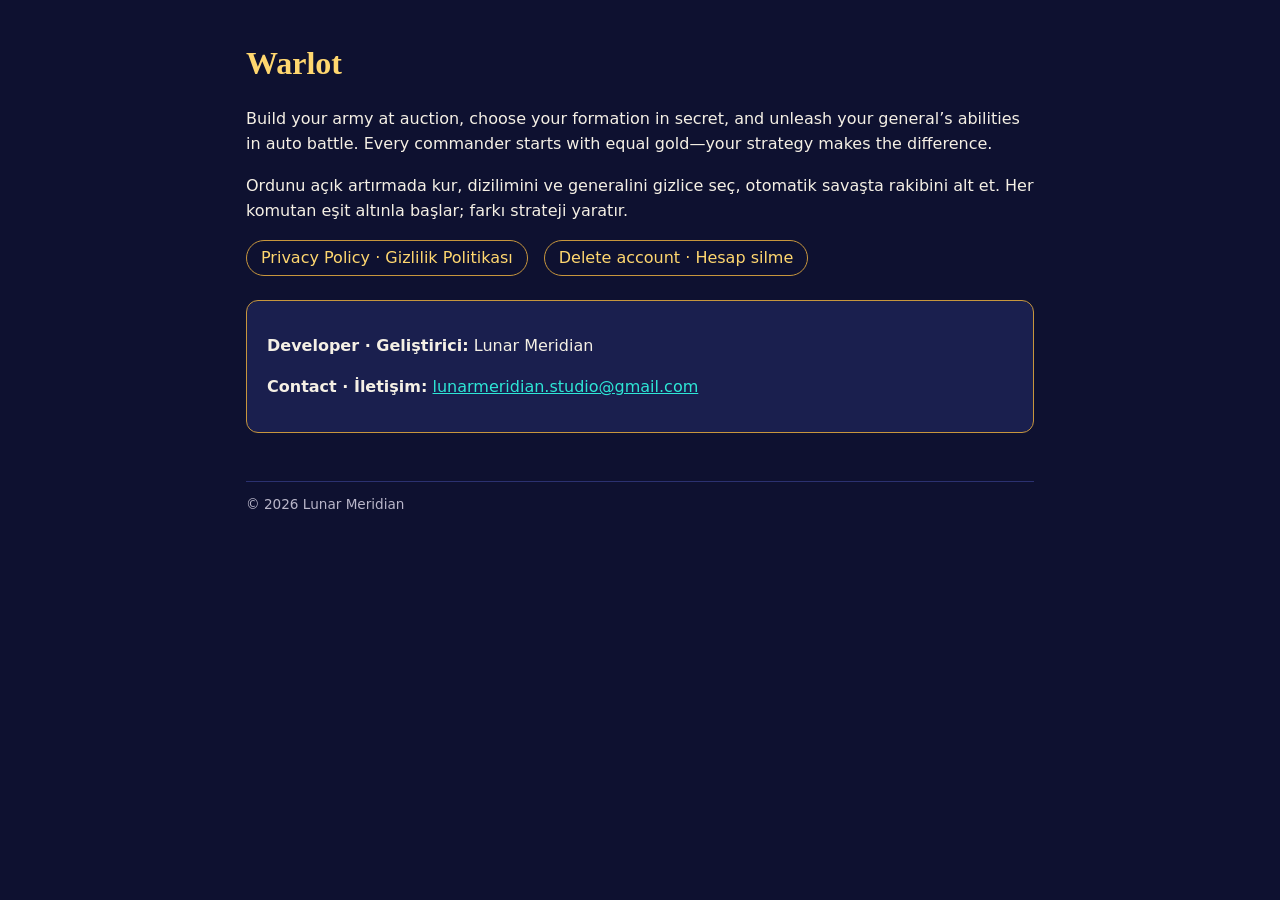
==== index.html @ 8976e6ac "Add files via upload" ====
<!doctype html>
<html lang="en">
<head>
<meta charset="utf-8">
<meta name="viewport" content="width=device-width,initial-scale=1">
<title>Warlot · Lunar Meridian</title>
<meta name="description" content="Warlot: build your army at auction, choose your formation in secret and win the auto battle.">
<link rel="stylesheet" href="/style.css">
</head>
<body>
<main>
<h1>Warlot</h1>
<p>Build your army at auction, choose your formation in secret, and unleash your general’s abilities in auto battle. Every commander starts with equal gold—your strategy makes the difference.</p>
<p lang="tr">Ordunu açık artırmada kur, dizilimini ve generalini gizlice seç, otomatik savaşta rakibini alt et. Her komutan eşit altınla başlar; farkı strateji yaratır.</p>
<nav>
<a href="/privacy/">Privacy Policy · Gizlilik Politikası</a>
<a href="/delete-account/">Delete account · Hesap silme</a>
</nav>
<div class="card">
<p><strong>Developer · Geliştirici:</strong> Lunar Meridian</p>
<p><strong>Contact · İletişim:</strong> <a href="mailto:lunarmeridian.studio@gmail.com">lunarmeridian.studio@gmail.com</a></p>
</div>
<footer>© 2026 Lunar Meridian</footer>
</main>
</body>
</html>
---- style.css ----
:root{--bg:#0E1130;--card:#1A1F4E;--gold:#C7963D;--gold2:#FFD76F;--text:#F5F0E5;--muted:#B9B6C9;--teal:#2EE6D6}
*{box-sizing:border-box}
body{margin:0;background:var(--bg);color:var(--text);font:16px/1.6 system-ui,-apple-system,"Segoe UI",Roboto,sans-serif}
main{max-width:820px;margin:0 auto;padding:32px 16px 64px}
h1{font-family:Georgia,"Times New Roman",serif;color:var(--gold2);font-size:2rem;margin:.2em 0}
h2{font-family:Georgia,serif;color:var(--gold);font-size:1.3rem;margin-top:2em;border-bottom:1px solid #2b3170;padding-bottom:.2em}
h3{color:var(--text);font-size:1.05rem;margin-top:1.4em}
a{color:var(--teal)}
.card{background:var(--card);border:1px solid var(--gold);border-radius:12px;padding:16px 20px;margin:16px 0}
.muted{color:var(--muted);font-size:.9rem}
nav{display:flex;gap:16px;flex-wrap:wrap;margin:8px 0 24px}
nav a{text-decoration:none;border:1px solid var(--gold);border-radius:999px;padding:4px 14px;color:var(--gold2)}
table{border-collapse:collapse;width:100%;font-size:.95rem}
td,th{border:1px solid #2b3170;padding:6px 8px;text-align:left;vertical-align:top}
th{background:#252C60}
footer{margin-top:48px;color:var(--muted);font-size:.85rem;border-top:1px solid #2b3170;padding-top:12px}
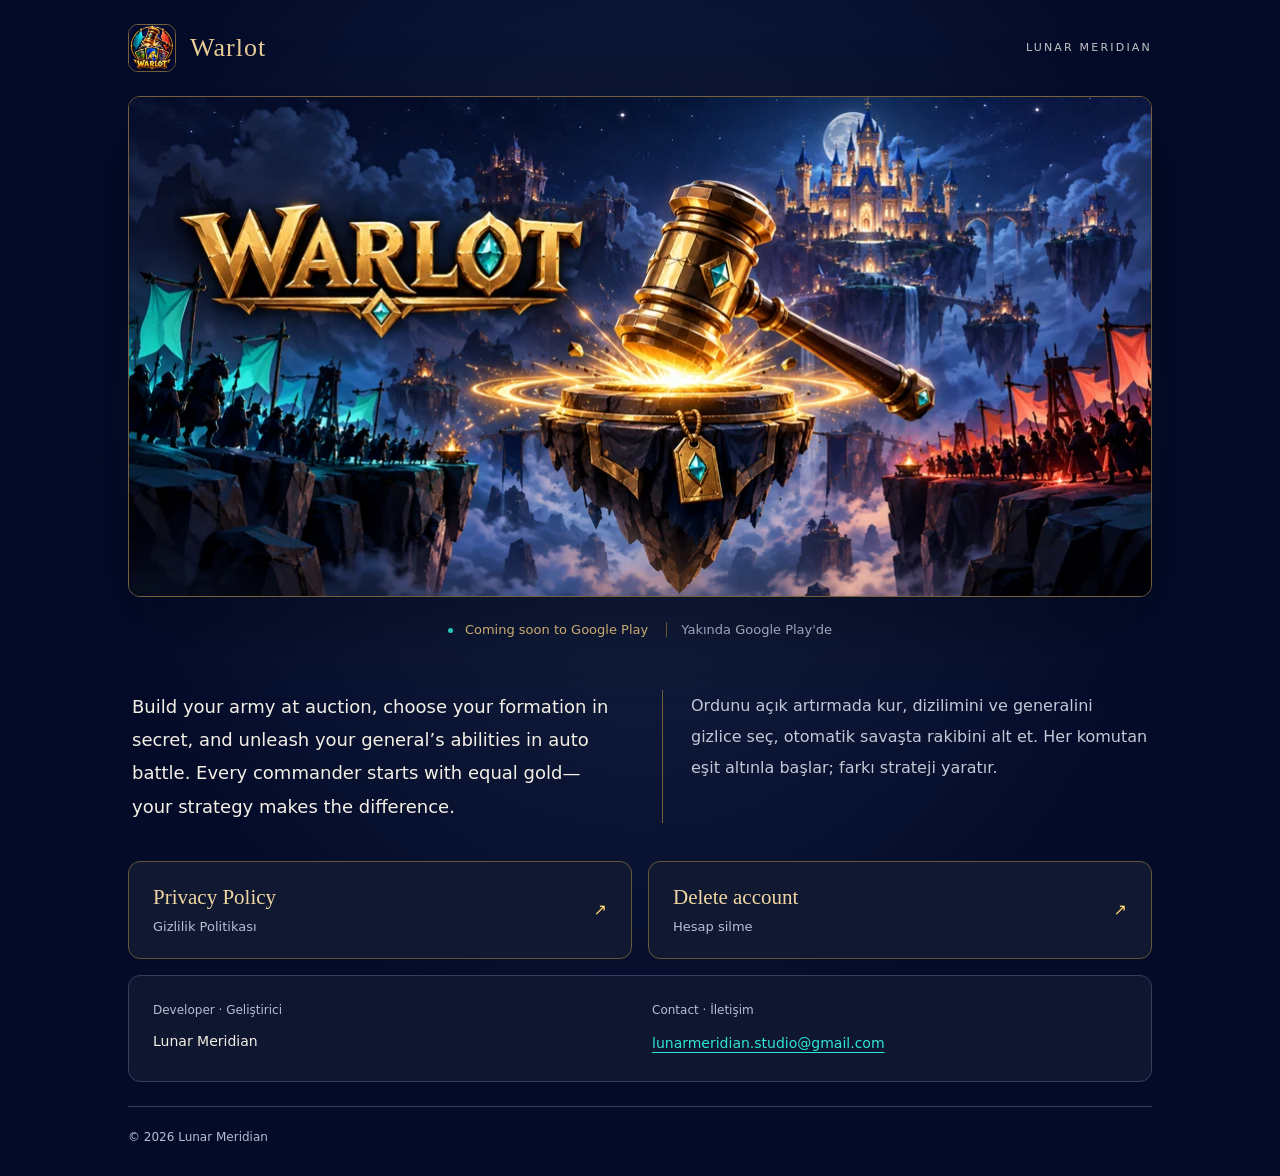
==== commit 06c41fac: "Add files via upload" ====
--- a/index.html
+++ b/index.html
@@ -3,22 +3,35 @@
 <head>
 <meta charset="utf-8">
 <meta name="viewport" content="width=device-width,initial-scale=1">
+<meta name="color-scheme" content="dark">
+<meta name="theme-color" content="#030B29">
 <title>Warlot · Lunar Meridian</title>
 <meta name="description" content="Warlot: build your army at auction, choose your formation in secret and win the auto battle.">
 <link rel="stylesheet" href="/style.css">
+<link rel="icon" type="image/webp" href="/icon.webp">
 </head>
-<body>
-<main>
-<h1>Warlot</h1>
-<p>Build your army at auction, choose your formation in secret, and unleash your general’s abilities in auto battle. Every commander starts with equal gold—your strategy makes the difference.</p>
-<p lang="tr">Ordunu açık artırmada kur, dizilimini ve generalini gizlice seç, otomatik savaşta rakibini alt et. Her komutan eşit altınla başlar; farkı strateji yaratır.</p>
-<nav>
-<a href="/privacy/">Privacy Policy · Gizlilik Politikası</a>
-<a href="/delete-account/">Delete account · Hesap silme</a>
+<body class="home">
+<main class="home-shell">
+<header class="masthead">
+<div class="brand"><img src="/icon.webp" width="48" height="48" alt=""><span>Warlot</span></div>
+<span class="studio">Lunar Meridian</span>
+</header>
+<section class="hero" aria-labelledby="game-title">
+<h1 id="game-title" class="visually-hidden">Warlot</h1>
+<img class="hero-image" src="/hero.webp" width="1024" height="500" fetchpriority="high" alt="A golden auctioneer’s gavel above a floating pedestal, between two armies and a distant castle.">
+</section>
+<div class="release"><span class="dot" aria-hidden="true"></span><span>Coming soon to Google Play <span class="release-tr" lang="tr">Yakında Google Play'de</span></span></div>
+<section class="intro" aria-label="Warlot">
+<p class="english">Build your army at auction, choose your formation in secret, and unleash your general’s abilities in auto battle. Every commander starts with equal gold—your strategy makes the difference.</p>
+<p lang="tr" class="turkish">Ordunu açık artırmada kur, dizilimini ve generalini gizlice seç, otomatik savaşta rakibini alt et. Her komutan eşit altınla başlar; farkı strateji yaratır.</p>
+</section>
+<nav class="site-links" aria-label="Legal information">
+<a href="/privacy/"><span><span class="link-title">Privacy Policy</span><span class="link-sub" lang="tr">Gizlilik Politikası</span></span><span aria-hidden="true">↗</span></a>
+<a href="/delete-account/"><span><span class="link-title">Delete account</span><span class="link-sub" lang="tr">Hesap silme</span></span><span aria-hidden="true">↗</span></a>
 </nav>
-<div class="card">
-<p><strong>Developer · Geliştirici:</strong> Lunar Meridian</p>
-<p><strong>Contact · İletişim:</strong> <a href="mailto:lunarmeridian.studio@gmail.com">lunarmeridian.studio@gmail.com</a></p>
+<div class="card developer-card">
+<p><strong>Developer · <span lang="tr">Geliştirici</span></strong><span>Lunar Meridian</span></p>
+<p><strong>Contact · <span lang="tr">İletişim</span></strong><a href="mailto:lunarmeridian.studio@gmail.com">lunarmeridian.studio@gmail.com</a></p>
 </div>
 <footer>© 2026 Lunar Meridian</footer>
 </main>
--- a/style.css
+++ b/style.css
@@ -1,16 +1,48 @@
-:root{--bg:#0E1130;--card:#1A1F4E;--gold:#C7963D;--gold2:#FFD76F;--text:#F5F0E5;--muted:#B9B6C9;--teal:#2EE6D6}
-*{box-sizing:border-box}
-body{margin:0;background:var(--bg);color:var(--text);font:16px/1.6 system-ui,-apple-system,"Segoe UI",Roboto,sans-serif}
-main{max-width:820px;margin:0 auto;padding:32px 16px 64px}
-h1{font-family:Georgia,"Times New Roman",serif;color:var(--gold2);font-size:2rem;margin:.2em 0}
-h2{font-family:Georgia,serif;color:var(--gold);font-size:1.3rem;margin-top:2em;border-bottom:1px solid #2b3170;padding-bottom:.2em}
-h3{color:var(--text);font-size:1.05rem;margin-top:1.4em}
-a{color:var(--teal)}
-.card{background:var(--card);border:1px solid var(--gold);border-radius:12px;padding:16px 20px;margin:16px 0}
-.muted{color:var(--muted);font-size:.9rem}
-nav{display:flex;gap:16px;flex-wrap:wrap;margin:8px 0 24px}
-nav a{text-decoration:none;border:1px solid var(--gold);border-radius:999px;padding:4px 14px;color:var(--gold2)}
-table{border-collapse:collapse;width:100%;font-size:.95rem}
-td,th{border:1px solid #2b3170;padding:6px 8px;text-align:left;vertical-align:top}
-th{background:#252C60}
-footer{margin-top:48px;color:var(--muted);font-size:.85rem;border-top:1px solid #2b3170;padding-top:12px}
+:root{color-scheme:dark;--bg:#030b29;--card:#171b43;--gold:#c7963d;--gold2:#ffd76f;--text:#f5f0e5;--muted:#b9bdd0;--teal:#2ee6d6;--border:#353d60;--gold-border:#76603b}
+*,*::before,*::after{box-sizing:border-box}
+html{background:var(--bg);-webkit-text-size-adjust:100%;text-size-adjust:100%}
+body{margin:0;color:var(--text);background:radial-gradient(ellipse at 50% 0,rgba(46,63,112,.24),transparent 65%),var(--bg);font:16px/1.75 system-ui,-apple-system,BlinkMacSystemFont,"Segoe UI",Arial,sans-serif;overflow-wrap:anywhere}
+::selection{color:var(--bg);background:var(--gold2)}
+main{width:min(100%,860px);margin-inline:auto;padding:clamp(28px,5vw,64px) 20px 48px}
+h1,h2,h3{line-height:1.25;text-wrap:balance}h1,h2{font-family:Georgia,"Times New Roman",serif;font-weight:400}
+h1{margin:0 0 24px;color:var(--gold2);font-size:clamp(2rem,5vw,3.25rem);letter-spacing:-.035em}
+h2{margin:2em 0 .8em;padding-bottom:12px;border-bottom:1px solid var(--gold-border);color:#e8c581;font-size:clamp(1.4rem,3vw,1.8rem)}
+h3{margin:1.7em 0 .65em;font-size:1.1rem;font-weight:650}p{margin:0 0 1.15em}
+a{color:var(--teal);text-decoration-thickness:1px;text-underline-offset:4px}a:hover{color:#a8fff4}
+a:focus-visible,[tabindex]:focus-visible,button:focus-visible{outline:3px solid var(--teal);outline-offset:5px}
+strong{color:var(--text);font-weight:700}em{font-style:italic}.muted{color:var(--muted);font-size:.9375rem}
+.card{min-width:0;margin:24px 0;padding:clamp(18px,3vw,28px);border:1px solid var(--gold-border);border-radius:12px;background:var(--card)}
+.card>:first-child{margin-top:0}.card>:last-child{margin-bottom:0}
+nav{display:flex;flex-wrap:wrap;gap:12px;margin:24px 0}
+nav a{display:inline-flex;align-items:center;justify-content:center;min-width:0;min-height:48px;max-width:100%;padding:10px 16px;border:1px solid var(--gold-border);border-radius:12px;color:var(--gold2);background:rgba(23,27,67,.65);text-decoration:none;line-height:1.5}
+nav a:hover{border-color:var(--gold);color:var(--text);background:#20264e}
+ol,ul{margin:16px 0 24px;padding-inline-start:1.5em}li{padding-inline-start:.2em;margin-bottom:.65em}li::marker{color:#e8c581}li>ol,li>ul{margin-block:10px}
+hr{height:1px;margin:32px 0;border:0;background:var(--border)}
+table{display:block;width:100%;max-width:100%;margin:24px 0;overflow-x:auto;border-collapse:collapse;background:#111735;font-size:.9375rem;line-height:1.6;scrollbar-color:var(--gold-border) #111735}
+th,td{padding:13px 15px;border:1px solid var(--border);text-align:start;vertical-align:top;overflow-wrap:anywhere}th{color:var(--text);background:#252c50;font-weight:650}tbody tr:nth-child(even){background:rgba(255,255,255,.025)}
+footer{margin-top:40px;padding-top:20px;border-top:1px solid var(--border);color:var(--muted);font-size:.875rem}
+.visually-hidden{position:absolute;width:1px;height:1px;padding:0;margin:-1px;overflow:hidden;clip-path:inset(50%);white-space:nowrap;border:0}
+/* Landing-page rules do not alter legal-page markup. */
+.home{background:radial-gradient(ellipse at 50% 35%,#172342 0,transparent 60%),#030b29}
+.home .home-shell{width:min(100%,1104px);padding:24px 40px 28px}
+.home .masthead{display:flex;justify-content:space-between;align-items:center;gap:20px;margin-bottom:24px;min-height:48px}
+.home .brand{display:flex;align-items:center;gap:14px;color:#e9ce97;font:26px/1.2 Georgia,serif;letter-spacing:.04em}
+.home .brand img{display:block;border-radius:10px;border:1px solid #76603b}
+.home .studio{color:#c6c4c7;font-size:11px;letter-spacing:.2em;text-transform:uppercase}
+.home .hero{position:relative;overflow:hidden;border:1px solid #76603b;border-radius:12px;box-shadow:0 24px 80px #0005;background:#08122f}
+.home .hero-image{display:block;width:100%;height:auto}
+.home .release{display:flex;align-items:center;justify-content:center;gap:12px;padding:22px 12px;color:#e8c581;font-size:13px;text-align:center}
+.home .release-tr{color:var(--muted);margin-left:14px;padding-left:14px;border-left:1px solid #76603b}
+.home .dot{width:5px;height:5px;flex:0 0 5px;border-radius:50%;background:var(--teal)}
+.home .intro{display:grid;grid-template-columns:1fr 1fr;gap:44px;padding:26px 4px 38px}
+.home .intro p{margin:0;min-width:0}.home .english{font-size:18px;line-height:1.85}
+.home .turkish{padding-left:28px;border-left:1px solid #76603b;color:#c4c8d6;font-size:16px;line-height:1.95}
+.home .site-links{display:grid;grid-template-columns:1fr 1fr;gap:16px;margin:0}
+.home .site-links a{justify-content:space-between;gap:16px;padding:21px 24px;background:#111932;border-color:#655639;min-height:96px}
+.home .site-links a:hover{background:#202b48;border-color:var(--gold)}
+.home .link-title{display:block;color:#f0d6a2;font:21px/1.4 Georgia,serif}.home .link-sub{display:block;margin-top:5px;color:var(--muted);font-size:13px}
+.home .developer-card{display:grid;grid-template-columns:1fr 1fr;gap:24px;margin:16px 0 0;padding:24px;border-color:var(--border);background:#0e1630}
+.home .developer-card p{min-width:0;margin:0;font-size:14px}.home .developer-card strong{display:block;color:var(--muted);font-size:12px;font-weight:400;margin-bottom:8px}
+.home .developer-card a{display:inline-flex;align-items:center;min-height:48px;margin-block:-10px;max-width:100%}
+.home footer{margin-top:24px;font-size:12px}
+@media(max-width:700px){.home .home-shell{padding:16px}.home .masthead{margin-bottom:18px;gap:12px}.home .brand{font-size:23px;gap:10px}.home .studio{font-size:9px;letter-spacing:.12em}.home .brand img{width:40px;height:40px}.home .release{font-size:12px;padding:20px 4px}.home .release-tr{display:block;border:0;margin:3px 0 0;padding:0}.home .dot{display:none}.home .intro{grid-template-columns:1fr;gap:22px;padding:12px 2px 28px}.home .english{font-size:17px}.home .turkish{font-size:15px;padding-left:16px}.home .site-links{grid-template-columns:1fr;gap:12px}.home .site-links a{min-height:84px;padding:17px 20px}.home .developer-card{grid-template-columns:1fr;gap:24px;padding:20px}.home .developer-card p{font-size:13px}main{padding-inline:16px}th,td{padding:10px}}
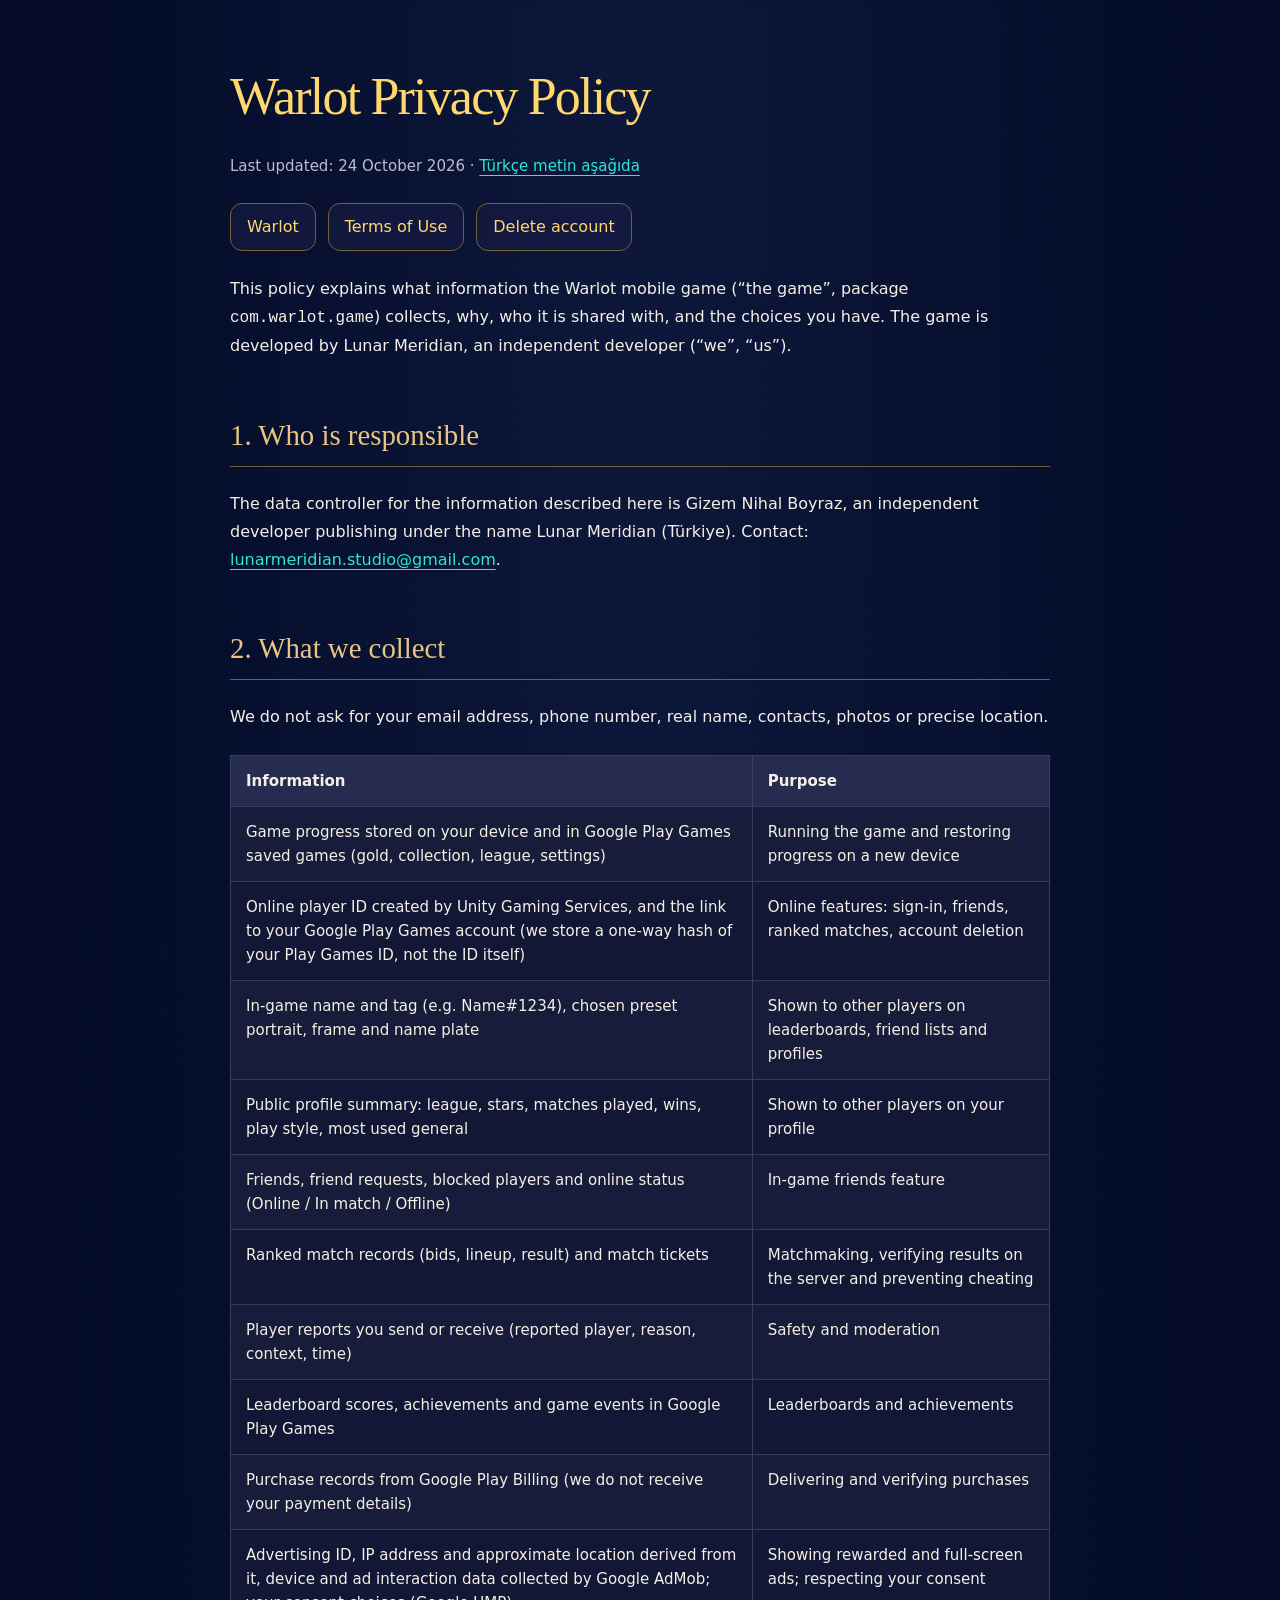
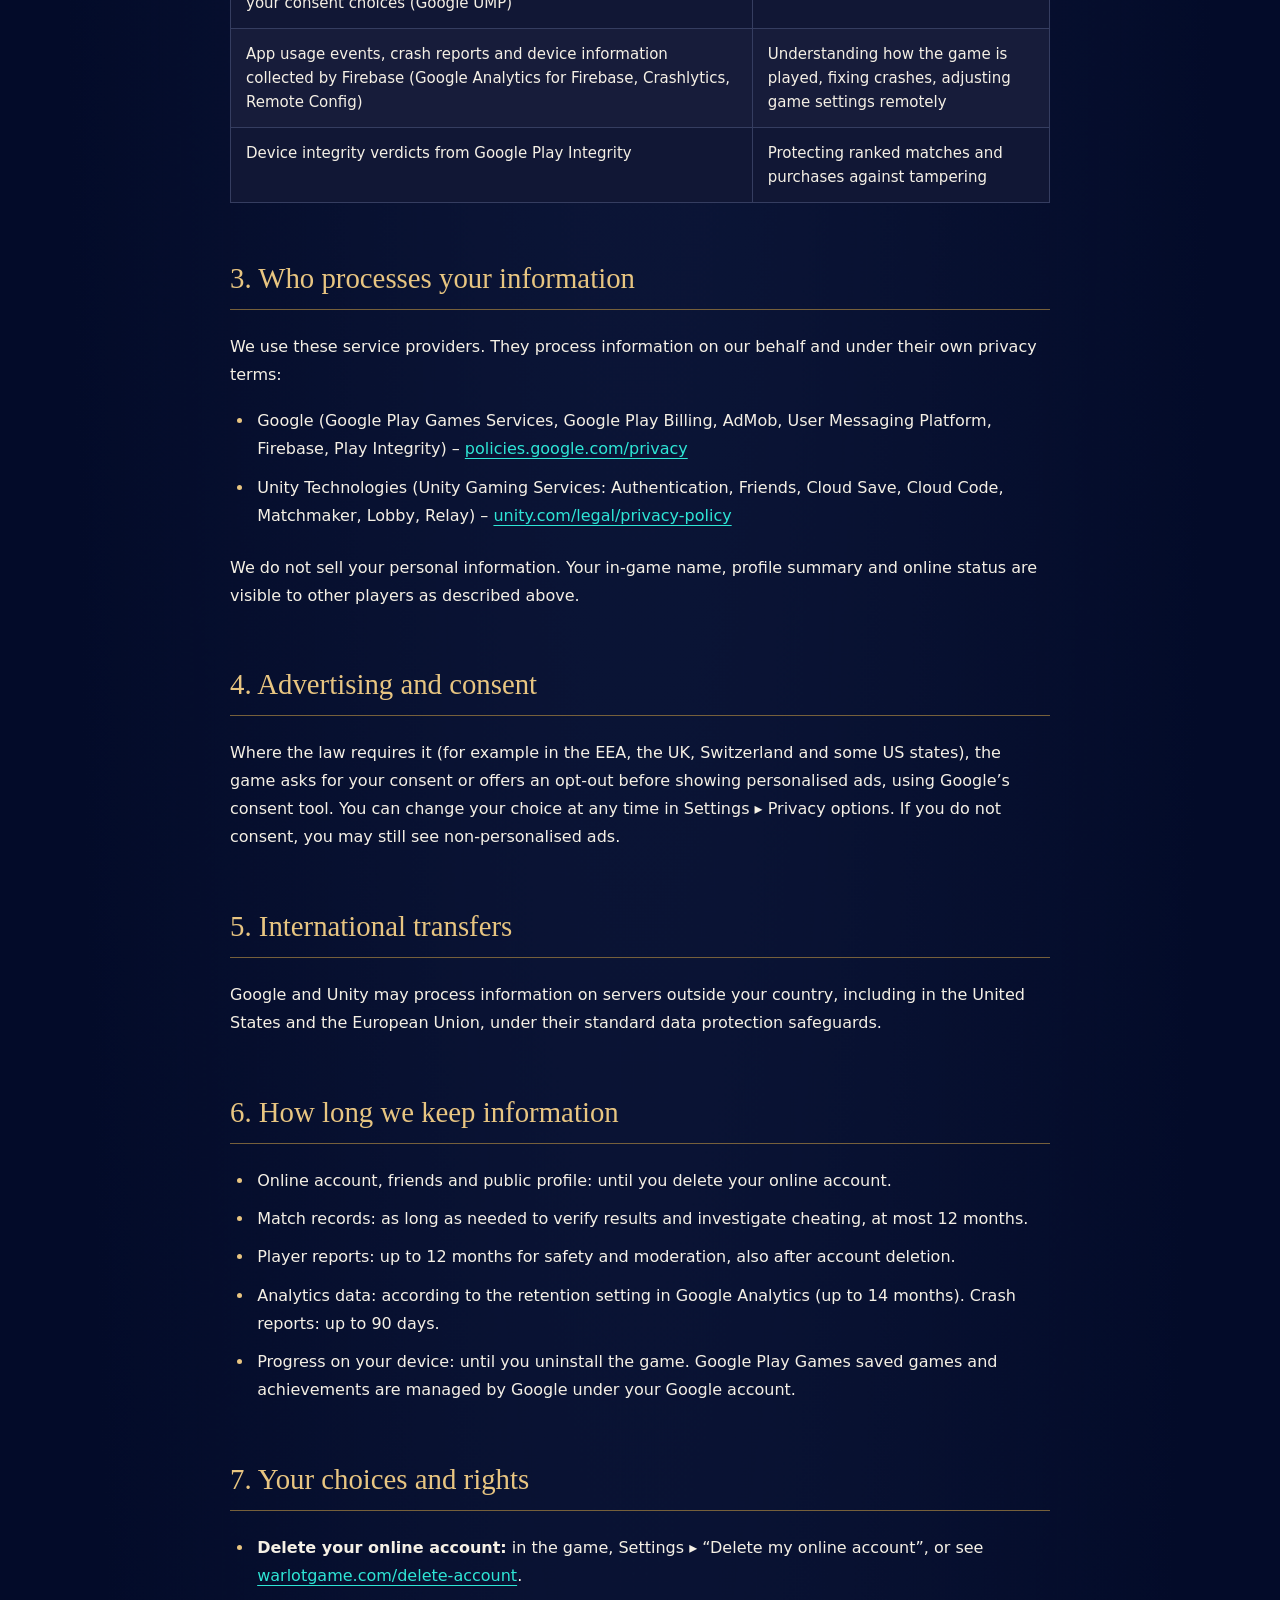
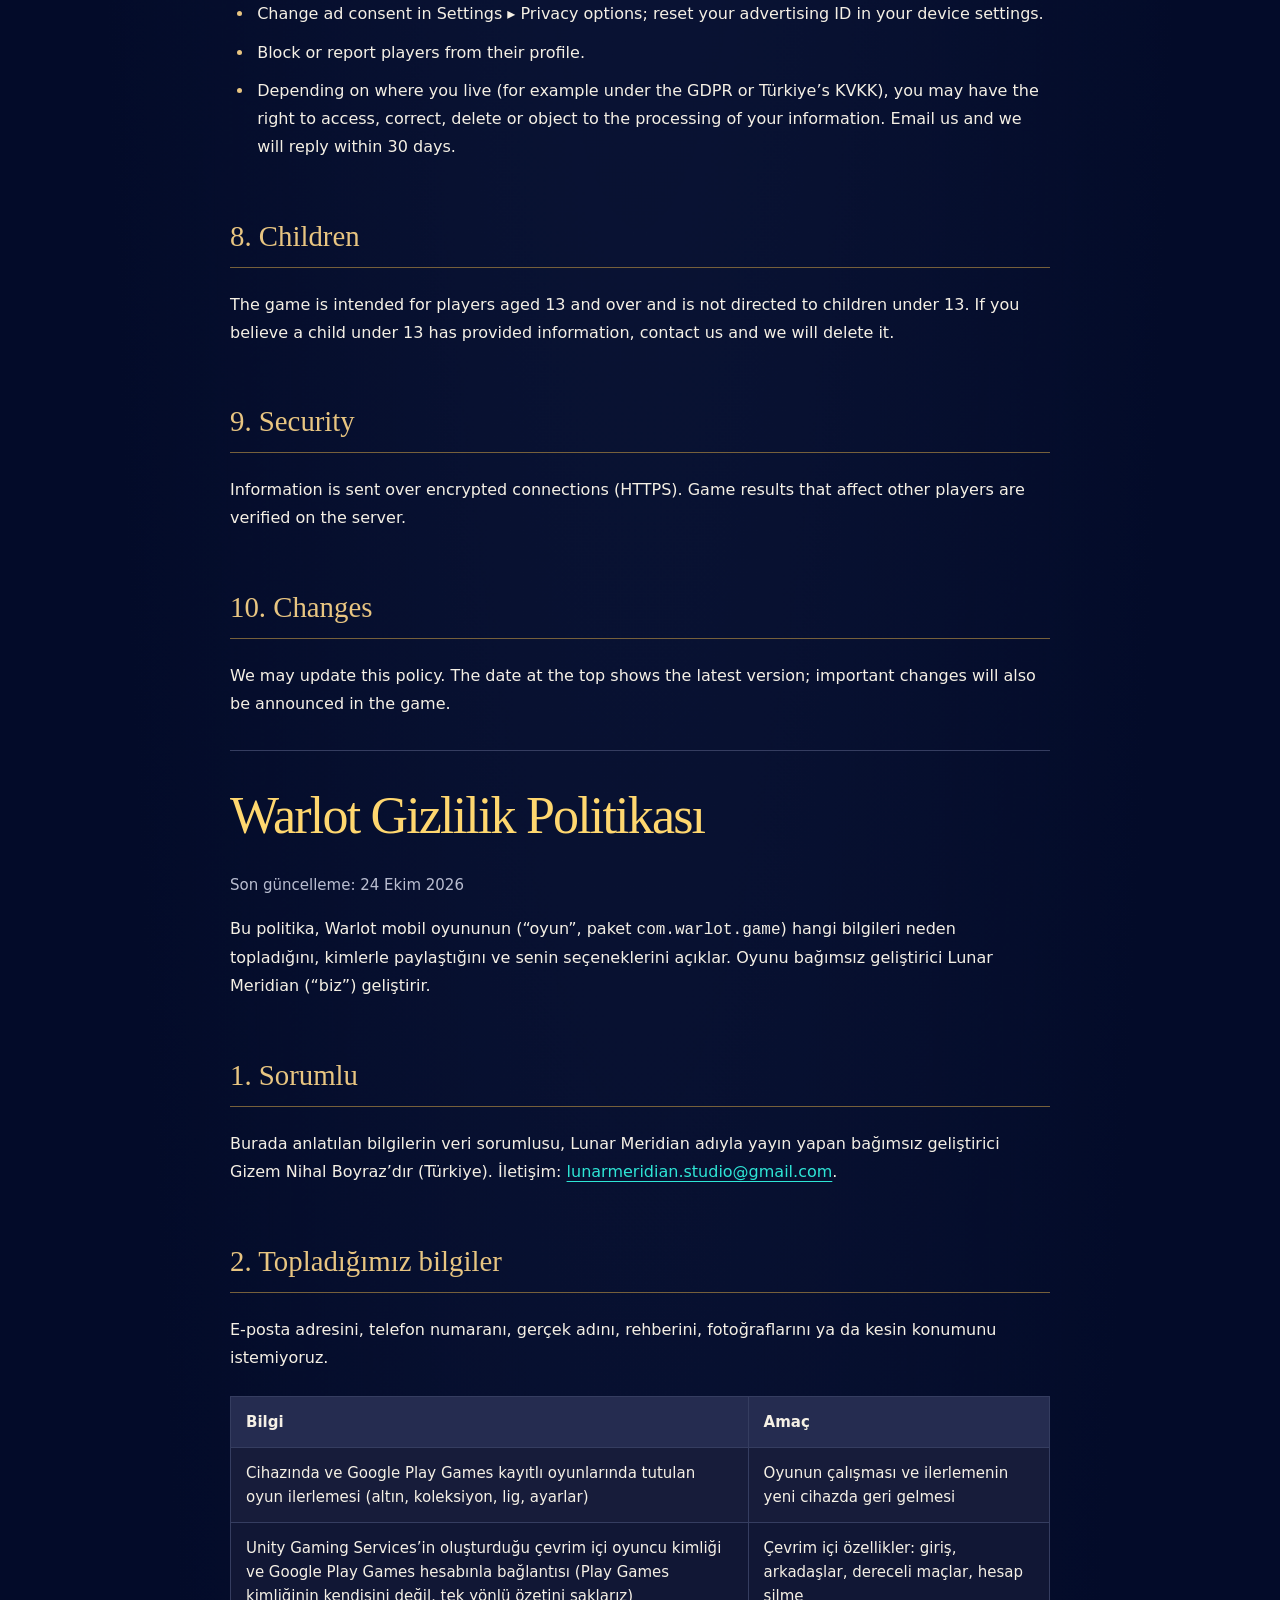
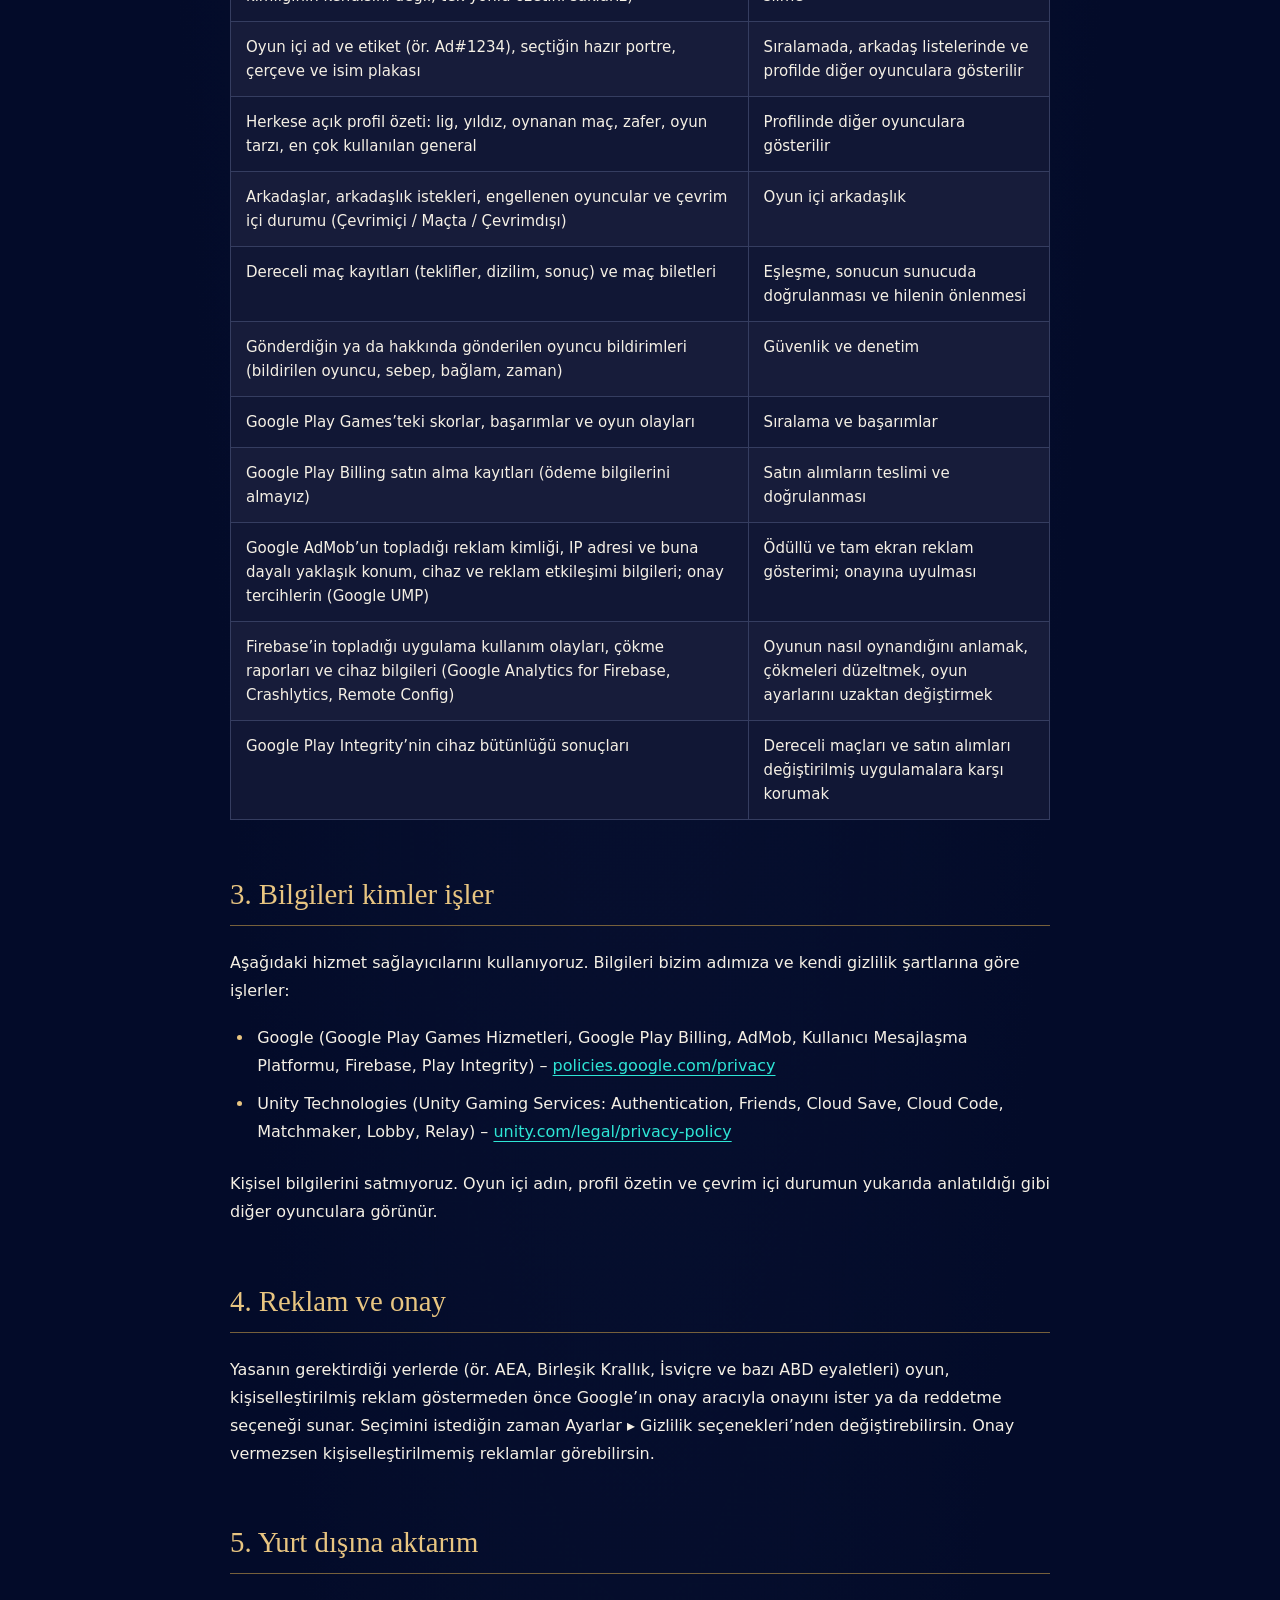
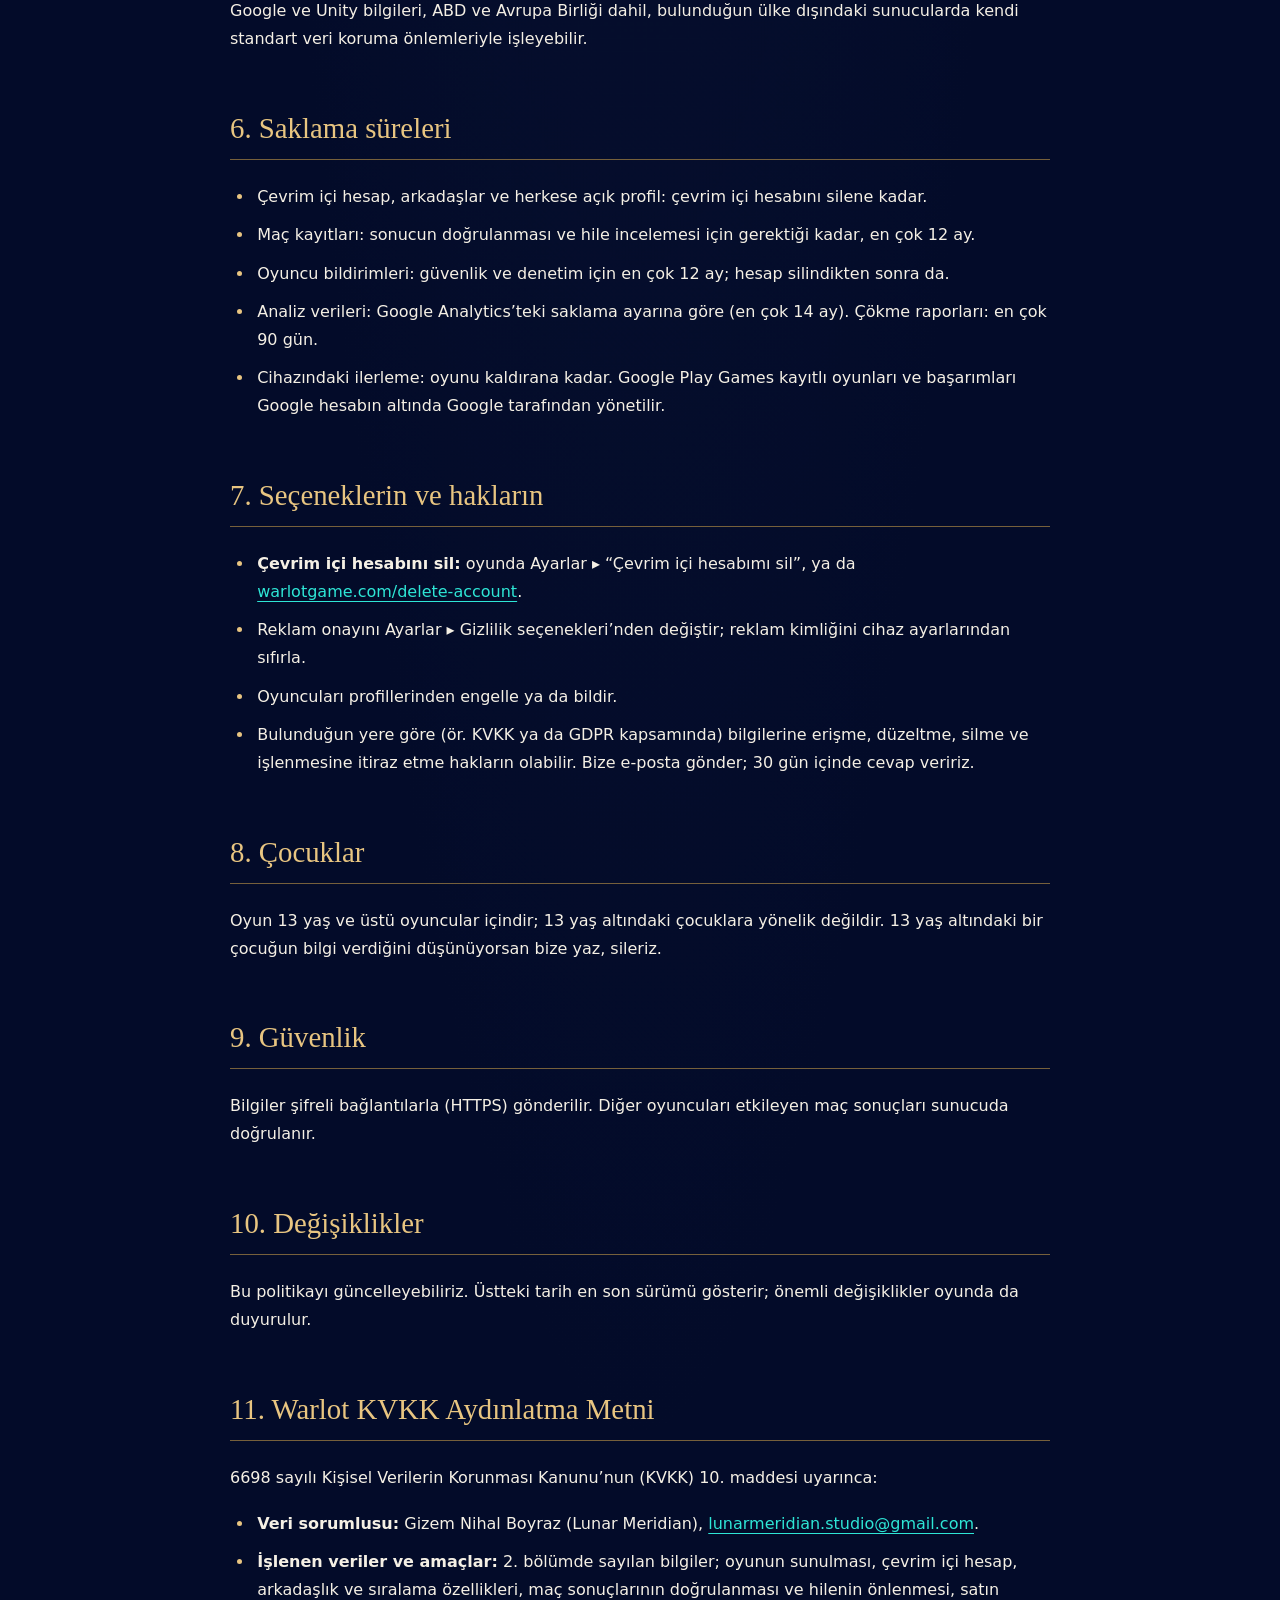
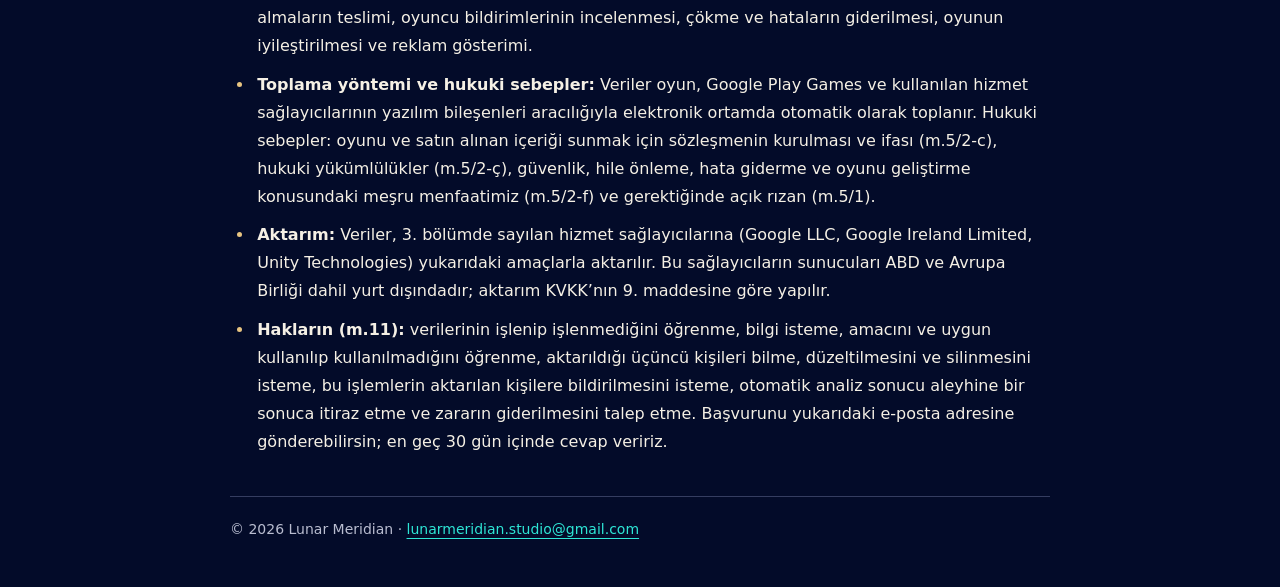
==== commit fdfc7852: "Add files via upload" ====
--- a/index.html
+++ b/index.html
@@ -3,37 +3,157 @@
 <head>
 <meta charset="utf-8">
 <meta name="viewport" content="width=device-width,initial-scale=1">
-<meta name="color-scheme" content="dark">
-<meta name="theme-color" content="#030B29">
-<title>Warlot · Lunar Meridian</title>
-<meta name="description" content="Warlot: build your army at auction, choose your formation in secret and win the auto battle.">
+<title>Warlot Privacy Policy · Gizlilik Politikası</title>
 <link rel="stylesheet" href="/style.css">
-<link rel="icon" type="image/webp" href="/icon.webp">
 </head>
-<body class="home">
-<main class="home-shell">
-<header class="masthead">
-<div class="brand"><img src="/icon.webp" width="48" height="48" alt=""><span>Warlot</span></div>
-<span class="studio">Lunar Meridian</span>
-</header>
-<section class="hero" aria-labelledby="game-title">
-<h1 id="game-title" class="visually-hidden">Warlot</h1>
-<img class="hero-image" src="/hero.webp" width="1024" height="500" fetchpriority="high" alt="A golden auctioneer’s gavel above a floating pedestal, between two armies and a distant castle.">
-</section>
-<div class="release"><span class="dot" aria-hidden="true"></span><span>Coming soon to Google Play <span class="release-tr" lang="tr">Yakında Google Play'de</span></span></div>
-<section class="intro" aria-label="Warlot">
-<p class="english">Build your army at auction, choose your formation in secret, and unleash your general’s abilities in auto battle. Every commander starts with equal gold—your strategy makes the difference.</p>
-<p lang="tr" class="turkish">Ordunu açık artırmada kur, dizilimini ve generalini gizlice seç, otomatik savaşta rakibini alt et. Her komutan eşit altınla başlar; farkı strateji yaratır.</p>
-</section>
-<nav class="site-links" aria-label="Legal information">
-<a href="/privacy/"><span><span class="link-title">Privacy Policy</span><span class="link-sub" lang="tr">Gizlilik Politikası</span></span><span aria-hidden="true">↗</span></a>
-<a href="/delete-account/"><span><span class="link-title">Delete account</span><span class="link-sub" lang="tr">Hesap silme</span></span><span aria-hidden="true">↗</span></a>
-</nav>
-<div class="card developer-card">
-<p><strong>Developer · <span lang="tr">Geliştirici</span></strong><span>Lunar Meridian</span></p>
-<p><strong>Contact · <span lang="tr">İletişim</span></strong><a href="mailto:lunarmeridian.studio@gmail.com">lunarmeridian.studio@gmail.com</a></p>
-</div>
-<footer>© 2026 Lunar Meridian</footer>
+<body>
+<main>
+<h1>Warlot Privacy Policy</h1>
+<p class="muted">Last updated: 24 October 2026 · <a href="#tr">Türkçe metin aşağıda</a></p>
+<nav><a href="/">Warlot</a><a href="/terms/">Terms of Use</a><a href="/delete-account/">Delete account</a></nav>
+
+<p>This policy explains what information the Warlot mobile game (“the game”, package <code>com.warlot.game</code>) collects, why, who it is shared with, and the choices you have. The game is developed by Lunar Meridian, an independent developer (“we”, “us”).</p>
+
+<h2>1. Who is responsible</h2>
+<p>The data controller for the information described here is Gizem Nihal Boyraz, an independent developer publishing under the name Lunar Meridian (Türkiye). Contact: <a href="mailto:lunarmeridian.studio@gmail.com">lunarmeridian.studio@gmail.com</a>.</p>
+
+<h2>2. What we collect</h2>
+<p>We do not ask for your email address, phone number, real name, contacts, photos or precise location.</p>
+<table>
+<tr><th>Information</th><th>Purpose</th></tr>
+<tr><td>Game progress stored on your device and in Google Play Games saved games (gold, collection, league, settings)</td><td>Running the game and restoring progress on a new device</td></tr>
+<tr><td>Online player ID created by Unity Gaming Services, and the link to your Google Play Games account (we store a one-way hash of your Play Games ID, not the ID itself)</td><td>Online features: sign-in, friends, ranked matches, account deletion</td></tr>
+<tr><td>In-game name and tag (e.g. Name#1234), chosen preset portrait, frame and name plate</td><td>Shown to other players on leaderboards, friend lists and profiles</td></tr>
+<tr><td>Public profile summary: league, stars, matches played, wins, play style, most used general</td><td>Shown to other players on your profile</td></tr>
+<tr><td>Friends, friend requests, blocked players and online status (Online / In match / Offline)</td><td>In-game friends feature</td></tr>
+<tr><td>Ranked match records (bids, lineup, result) and match tickets</td><td>Matchmaking, verifying results on the server and preventing cheating</td></tr>
+<tr><td>Player reports you send or receive (reported player, reason, context, time)</td><td>Safety and moderation</td></tr>
+<tr><td>Leaderboard scores, achievements and game events in Google Play Games</td><td>Leaderboards and achievements</td></tr>
+<tr><td>Purchase records from Google Play Billing (we do not receive your payment details)</td><td>Delivering and verifying purchases</td></tr>
+<tr><td>Advertising ID, IP address and approximate location derived from it, device and ad interaction data collected by Google AdMob; your consent choices (Google UMP)</td><td>Showing rewarded and full-screen ads; respecting your consent</td></tr>
+<tr><td>App usage events, crash reports and device information collected by Firebase (Google Analytics for Firebase, Crashlytics, Remote Config)</td><td>Understanding how the game is played, fixing crashes, adjusting game settings remotely</td></tr>
+<tr><td>Device integrity verdicts from Google Play Integrity</td><td>Protecting ranked matches and purchases against tampering</td></tr>
+</table>
+
+<h2>3. Who processes your information</h2>
+<p>We use these service providers. They process information on our behalf and under their own privacy terms:</p>
+<ul>
+<li>Google (Google Play Games Services, Google Play Billing, AdMob, User Messaging Platform, Firebase, Play Integrity) – <a href="https://policies.google.com/privacy">policies.google.com/privacy</a></li>
+<li>Unity Technologies (Unity Gaming Services: Authentication, Friends, Cloud Save, Cloud Code, Matchmaker, Lobby, Relay) – <a href="https://unity.com/legal/privacy-policy">unity.com/legal/privacy-policy</a></li>
+</ul>
+<p>We do not sell your personal information. Your in-game name, profile summary and online status are visible to other players as described above.</p>
+
+<h2>4. Advertising and consent</h2>
+<p>Where the law requires it (for example in the EEA, the UK, Switzerland and some US states), the game asks for your consent or offers an opt-out before showing personalised ads, using Google’s consent tool. You can change your choice at any time in Settings ▸ Privacy options. If you do not consent, you may still see non-personalised ads.</p>
+
+<h2>5. International transfers</h2>
+<p>Google and Unity may process information on servers outside your country, including in the United States and the European Union, under their standard data protection safeguards.</p>
+
+<h2>6. How long we keep information</h2>
+<ul>
+<li>Online account, friends and public profile: until you delete your online account.</li>
+<li>Match records: as long as needed to verify results and investigate cheating, at most 12 months.</li>
+<li>Player reports: up to 12 months for safety and moderation, also after account deletion.</li>
+<li>Analytics data: according to the retention setting in Google Analytics (up to 14 months). Crash reports: up to 90 days.</li>
+<li>Progress on your device: until you uninstall the game. Google Play Games saved games and achievements are managed by Google under your Google account.</li>
+</ul>
+
+<h2>7. Your choices and rights</h2>
+<ul>
+<li><strong>Delete your online account:</strong> in the game, Settings ▸ “Delete my online account”, or see <a href="/delete-account/">warlotgame.com/delete-account</a>.</li>
+<li>Change ad consent in Settings ▸ Privacy options; reset your advertising ID in your device settings.</li>
+<li>Block or report players from their profile.</li>
+<li>Depending on where you live (for example under the GDPR or Türkiye’s KVKK), you may have the right to access, correct, delete or object to the processing of your information. Email us and we will reply within 30 days.</li>
+</ul>
+
+<h2>8. Children</h2>
+<p>The game is intended for players aged 13 and over and is not directed to children under 13. If you believe a child under 13 has provided information, contact us and we will delete it.</p>
+
+<h2>9. Security</h2>
+<p>Information is sent over encrypted connections (HTTPS). Game results that affect other players are verified on the server.</p>
+
+<h2>10. Changes</h2>
+<p>We may update this policy. The date at the top shows the latest version; important changes will also be announced in the game.</p>
+
+<hr>
+
+<h1 id="tr">Warlot Gizlilik Politikası</h1>
+<p class="muted">Son güncelleme: 24 Ekim 2026</p>
+
+<p>Bu politika, Warlot mobil oyununun (“oyun”, paket <code>com.warlot.game</code>) hangi bilgileri neden topladığını, kimlerle paylaştığını ve senin seçeneklerini açıklar. Oyunu bağımsız geliştirici Lunar Meridian (“biz”) geliştirir.</p>
+
+<h2>1. Sorumlu</h2>
+<p>Burada anlatılan bilgilerin veri sorumlusu, Lunar Meridian adıyla yayın yapan bağımsız geliştirici Gizem Nihal Boyraz’dır (Türkiye). İletişim: <a href="mailto:lunarmeridian.studio@gmail.com">lunarmeridian.studio@gmail.com</a>.</p>
+
+<h2>2. Topladığımız bilgiler</h2>
+<p>E-posta adresini, telefon numaranı, gerçek adını, rehberini, fotoğraflarını ya da kesin konumunu istemiyoruz.</p>
+<table>
+<tr><th>Bilgi</th><th>Amaç</th></tr>
+<tr><td>Cihazında ve Google Play Games kayıtlı oyunlarında tutulan oyun ilerlemesi (altın, koleksiyon, lig, ayarlar)</td><td>Oyunun çalışması ve ilerlemenin yeni cihazda geri gelmesi</td></tr>
+<tr><td>Unity Gaming Services’in oluşturduğu çevrim içi oyuncu kimliği ve Google Play Games hesabınla bağlantısı (Play Games kimliğinin kendisini değil, tek yönlü özetini saklarız)</td><td>Çevrim içi özellikler: giriş, arkadaşlar, dereceli maçlar, hesap silme</td></tr>
+<tr><td>Oyun içi ad ve etiket (ör. Ad#1234), seçtiğin hazır portre, çerçeve ve isim plakası</td><td>Sıralamada, arkadaş listelerinde ve profilde diğer oyunculara gösterilir</td></tr>
+<tr><td>Herkese açık profil özeti: lig, yıldız, oynanan maç, zafer, oyun tarzı, en çok kullanılan general</td><td>Profilinde diğer oyunculara gösterilir</td></tr>
+<tr><td>Arkadaşlar, arkadaşlık istekleri, engellenen oyuncular ve çevrim içi durumu (Çevrimiçi / Maçta / Çevrimdışı)</td><td>Oyun içi arkadaşlık</td></tr>
+<tr><td>Dereceli maç kayıtları (teklifler, dizilim, sonuç) ve maç biletleri</td><td>Eşleşme, sonucun sunucuda doğrulanması ve hilenin önlenmesi</td></tr>
+<tr><td>Gönderdiğin ya da hakkında gönderilen oyuncu bildirimleri (bildirilen oyuncu, sebep, bağlam, zaman)</td><td>Güvenlik ve denetim</td></tr>
+<tr><td>Google Play Games’teki skorlar, başarımlar ve oyun olayları</td><td>Sıralama ve başarımlar</td></tr>
+<tr><td>Google Play Billing satın alma kayıtları (ödeme bilgilerini almayız)</td><td>Satın alımların teslimi ve doğrulanması</td></tr>
+<tr><td>Google AdMob’un topladığı reklam kimliği, IP adresi ve buna dayalı yaklaşık konum, cihaz ve reklam etkileşimi bilgileri; onay tercihlerin (Google UMP)</td><td>Ödüllü ve tam ekran reklam gösterimi; onayına uyulması</td></tr>
+<tr><td>Firebase’in topladığı uygulama kullanım olayları, çökme raporları ve cihaz bilgileri (Google Analytics for Firebase, Crashlytics, Remote Config)</td><td>Oyunun nasıl oynandığını anlamak, çökmeleri düzeltmek, oyun ayarlarını uzaktan değiştirmek</td></tr>
+<tr><td>Google Play Integrity’nin cihaz bütünlüğü sonuçları</td><td>Dereceli maçları ve satın alımları değiştirilmiş uygulamalara karşı korumak</td></tr>
+</table>
+
+<h2>3. Bilgileri kimler işler</h2>
+<p>Aşağıdaki hizmet sağlayıcılarını kullanıyoruz. Bilgileri bizim adımıza ve kendi gizlilik şartlarına göre işlerler:</p>
+<ul>
+<li>Google (Google Play Games Hizmetleri, Google Play Billing, AdMob, Kullanıcı Mesajlaşma Platformu, Firebase, Play Integrity) – <a href="https://policies.google.com/privacy">policies.google.com/privacy</a></li>
+<li>Unity Technologies (Unity Gaming Services: Authentication, Friends, Cloud Save, Cloud Code, Matchmaker, Lobby, Relay) – <a href="https://unity.com/legal/privacy-policy">unity.com/legal/privacy-policy</a></li>
+</ul>
+<p>Kişisel bilgilerini satmıyoruz. Oyun içi adın, profil özetin ve çevrim içi durumun yukarıda anlatıldığı gibi diğer oyunculara görünür.</p>
+
+<h2>4. Reklam ve onay</h2>
+<p>Yasanın gerektirdiği yerlerde (ör. AEA, Birleşik Krallık, İsviçre ve bazı ABD eyaletleri) oyun, kişiselleştirilmiş reklam göstermeden önce Google’ın onay aracıyla onayını ister ya da reddetme seçeneği sunar. Seçimini istediğin zaman Ayarlar ▸ Gizlilik seçenekleri’nden değiştirebilirsin. Onay vermezsen kişiselleştirilmemiş reklamlar görebilirsin.</p>
+
+<h2>5. Yurt dışına aktarım</h2>
+<p>Google ve Unity bilgileri, ABD ve Avrupa Birliği dahil, bulunduğun ülke dışındaki sunucularda kendi standart veri koruma önlemleriyle işleyebilir.</p>
+
+<h2>6. Saklama süreleri</h2>
+<ul>
+<li>Çevrim içi hesap, arkadaşlar ve herkese açık profil: çevrim içi hesabını silene kadar.</li>
+<li>Maç kayıtları: sonucun doğrulanması ve hile incelemesi için gerektiği kadar, en çok 12 ay.</li>
+<li>Oyuncu bildirimleri: güvenlik ve denetim için en çok 12 ay; hesap silindikten sonra da.</li>
+<li>Analiz verileri: Google Analytics’teki saklama ayarına göre (en çok 14 ay). Çökme raporları: en çok 90 gün.</li>
+<li>Cihazındaki ilerleme: oyunu kaldırana kadar. Google Play Games kayıtlı oyunları ve başarımları Google hesabın altında Google tarafından yönetilir.</li>
+</ul>
+
+<h2>7. Seçeneklerin ve hakların</h2>
+<ul>
+<li><strong>Çevrim içi hesabını sil:</strong> oyunda Ayarlar ▸ “Çevrim içi hesabımı sil”, ya da <a href="/delete-account/">warlotgame.com/delete-account</a>.</li>
+<li>Reklam onayını Ayarlar ▸ Gizlilik seçenekleri’nden değiştir; reklam kimliğini cihaz ayarlarından sıfırla.</li>
+<li>Oyuncuları profillerinden engelle ya da bildir.</li>
+<li>Bulunduğun yere göre (ör. KVKK ya da GDPR kapsamında) bilgilerine erişme, düzeltme, silme ve işlenmesine itiraz etme hakların olabilir. Bize e-posta gönder; 30 gün içinde cevap veririz.</li>
+</ul>
+
+<h2>8. Çocuklar</h2>
+<p>Oyun 13 yaş ve üstü oyuncular içindir; 13 yaş altındaki çocuklara yönelik değildir. 13 yaş altındaki bir çocuğun bilgi verdiğini düşünüyorsan bize yaz, sileriz.</p>
+
+<h2>9. Güvenlik</h2>
+<p>Bilgiler şifreli bağlantılarla (HTTPS) gönderilir. Diğer oyuncuları etkileyen maç sonuçları sunucuda doğrulanır.</p>
+
+<h2>10. Değişiklikler</h2>
+<p>Bu politikayı güncelleyebiliriz. Üstteki tarih en son sürümü gösterir; önemli değişiklikler oyunda da duyurulur.</p>
+
+<h2 id="kvkk">11. Warlot KVKK Aydınlatma Metni</h2>
+<p>6698 sayılı Kişisel Verilerin Korunması Kanunu’nun (KVKK) 10. maddesi uyarınca:</p>
+<ul>
+<li><strong>Veri sorumlusu:</strong> Gizem Nihal Boyraz (Lunar Meridian), <a href="mailto:lunarmeridian.studio@gmail.com">lunarmeridian.studio@gmail.com</a>.</li>
+<li><strong>İşlenen veriler ve amaçlar:</strong> 2. bölümde sayılan bilgiler; oyunun sunulması, çevrim içi hesap, arkadaşlık ve sıralama özellikleri, maç sonuçlarının doğrulanması ve hilenin önlenmesi, satın almaların teslimi, oyuncu bildirimlerinin incelenmesi, çökme ve hataların giderilmesi, oyunun iyileştirilmesi ve reklam gösterimi.</li>
+<li><strong>Toplama yöntemi ve hukuki sebepler:</strong> Veriler oyun, Google Play Games ve kullanılan hizmet sağlayıcılarının yazılım bileşenleri aracılığıyla elektronik ortamda otomatik olarak toplanır. Hukuki sebepler: oyunu ve satın alınan içeriği sunmak için sözleşmenin kurulması ve ifası (m.5/2-c), hukuki yükümlülükler (m.5/2-ç), güvenlik, hile önleme, hata giderme ve oyunu geliştirme konusundaki meşru menfaatimiz (m.5/2-f) ve gerektiğinde açık rızan (m.5/1).</li>
+<li><strong>Aktarım:</strong> Veriler, 3. bölümde sayılan hizmet sağlayıcılarına (Google LLC, Google Ireland Limited, Unity Technologies) yukarıdaki amaçlarla aktarılır. Bu sağlayıcıların sunucuları ABD ve Avrupa Birliği dahil yurt dışındadır; aktarım KVKK’nın 9. maddesine göre yapılır.</li>
+<li><strong>Hakların (m.11):</strong> verilerinin işlenip işlenmediğini öğrenme, bilgi isteme, amacını ve uygun kullanılıp kullanılmadığını öğrenme, aktarıldığı üçüncü kişileri bilme, düzeltilmesini ve silinmesini isteme, bu işlemlerin aktarılan kişilere bildirilmesini isteme, otomatik analiz sonucu aleyhine bir sonuca itiraz etme ve zararın giderilmesini talep etme. Başvurunu yukarıdaki e-posta adresine gönderebilirsin; en geç 30 gün içinde cevap veririz.</li>
+</ul>
+
+<footer>© 2026 Lunar Meridian · <a href="mailto:lunarmeridian.studio@gmail.com">lunarmeridian.studio@gmail.com</a></footer>
 </main>
 </body>
 </html>
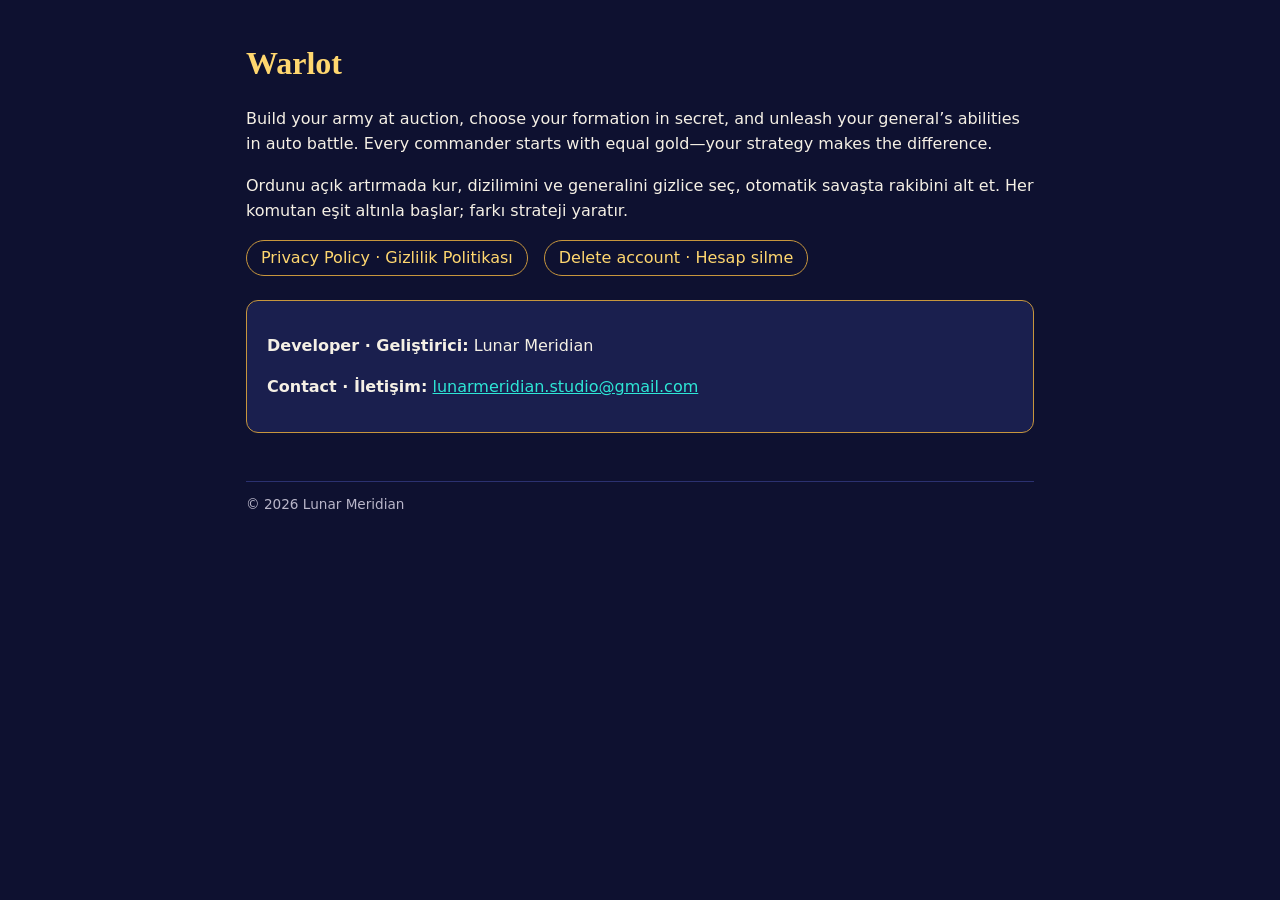
==== commit 9cbf8eae: "Add files via upload" ====
--- a/index.html
+++ b/index.html
@@ -3,157 +3,24 @@
 <head>
 <meta charset="utf-8">
 <meta name="viewport" content="width=device-width,initial-scale=1">
-<title>Warlot Privacy Policy · Gizlilik Politikası</title>
+<title>Warlot · Lunar Meridian</title>
+<meta name="description" content="Warlot: build your army at auction, choose your formation in secret and win the auto battle.">
 <link rel="stylesheet" href="/style.css">
 </head>
 <body>
 <main>
-<h1>Warlot Privacy Policy</h1>
-<p class="muted">Last updated: 24 October 2026 · <a href="#tr">Türkçe metin aşağıda</a></p>
-<nav><a href="/">Warlot</a><a href="/terms/">Terms of Use</a><a href="/delete-account/">Delete account</a></nav>
-
-<p>This policy explains what information the Warlot mobile game (“the game”, package <code>com.warlot.game</code>) collects, why, who it is shared with, and the choices you have. The game is developed by Lunar Meridian, an independent developer (“we”, “us”).</p>
-
-<h2>1. Who is responsible</h2>
-<p>The data controller for the information described here is Gizem Nihal Boyraz, an independent developer publishing under the name Lunar Meridian (Türkiye). Contact: <a href="mailto:lunarmeridian.studio@gmail.com">lunarmeridian.studio@gmail.com</a>.</p>
-
-<h2>2. What we collect</h2>
-<p>We do not ask for your email address, phone number, real name, contacts, photos or precise location.</p>
-<table>
-<tr><th>Information</th><th>Purpose</th></tr>
-<tr><td>Game progress stored on your device and in Google Play Games saved games (gold, collection, league, settings)</td><td>Running the game and restoring progress on a new device</td></tr>
-<tr><td>Online player ID created by Unity Gaming Services, and the link to your Google Play Games account (we store a one-way hash of your Play Games ID, not the ID itself)</td><td>Online features: sign-in, friends, ranked matches, account deletion</td></tr>
-<tr><td>In-game name and tag (e.g. Name#1234), chosen preset portrait, frame and name plate</td><td>Shown to other players on leaderboards, friend lists and profiles</td></tr>
-<tr><td>Public profile summary: league, stars, matches played, wins, play style, most used general</td><td>Shown to other players on your profile</td></tr>
-<tr><td>Friends, friend requests, blocked players and online status (Online / In match / Offline)</td><td>In-game friends feature</td></tr>
-<tr><td>Ranked match records (bids, lineup, result) and match tickets</td><td>Matchmaking, verifying results on the server and preventing cheating</td></tr>
-<tr><td>Player reports you send or receive (reported player, reason, context, time)</td><td>Safety and moderation</td></tr>
-<tr><td>Leaderboard scores, achievements and game events in Google Play Games</td><td>Leaderboards and achievements</td></tr>
-<tr><td>Purchase records from Google Play Billing (we do not receive your payment details)</td><td>Delivering and verifying purchases</td></tr>
-<tr><td>Advertising ID, IP address and approximate location derived from it, device and ad interaction data collected by Google AdMob; your consent choices (Google UMP)</td><td>Showing rewarded and full-screen ads; respecting your consent</td></tr>
-<tr><td>App usage events, crash reports and device information collected by Firebase (Google Analytics for Firebase, Crashlytics, Remote Config)</td><td>Understanding how the game is played, fixing crashes, adjusting game settings remotely</td></tr>
-<tr><td>Device integrity verdicts from Google Play Integrity</td><td>Protecting ranked matches and purchases against tampering</td></tr>
-</table>
-
-<h2>3. Who processes your information</h2>
-<p>We use these service providers. They process information on our behalf and under their own privacy terms:</p>
-<ul>
-<li>Google (Google Play Games Services, Google Play Billing, AdMob, User Messaging Platform, Firebase, Play Integrity) – <a href="https://policies.google.com/privacy">policies.google.com/privacy</a></li>
-<li>Unity Technologies (Unity Gaming Services: Authentication, Friends, Cloud Save, Cloud Code, Matchmaker, Lobby, Relay) – <a href="https://unity.com/legal/privacy-policy">unity.com/legal/privacy-policy</a></li>
-</ul>
-<p>We do not sell your personal information. Your in-game name, profile summary and online status are visible to other players as described above.</p>
-
-<h2>4. Advertising and consent</h2>
-<p>Where the law requires it (for example in the EEA, the UK, Switzerland and some US states), the game asks for your consent or offers an opt-out before showing personalised ads, using Google’s consent tool. You can change your choice at any time in Settings ▸ Privacy options. If you do not consent, you may still see non-personalised ads.</p>
-
-<h2>5. International transfers</h2>
-<p>Google and Unity may process information on servers outside your country, including in the United States and the European Union, under their standard data protection safeguards.</p>
-
-<h2>6. How long we keep information</h2>
-<ul>
-<li>Online account, friends and public profile: until you delete your online account.</li>
-<li>Match records: as long as needed to verify results and investigate cheating, at most 12 months.</li>
-<li>Player reports: up to 12 months for safety and moderation, also after account deletion.</li>
-<li>Analytics data: according to the retention setting in Google Analytics (up to 14 months). Crash reports: up to 90 days.</li>
-<li>Progress on your device: until you uninstall the game. Google Play Games saved games and achievements are managed by Google under your Google account.</li>
-</ul>
-
-<h2>7. Your choices and rights</h2>
-<ul>
-<li><strong>Delete your online account:</strong> in the game, Settings ▸ “Delete my online account”, or see <a href="/delete-account/">warlotgame.com/delete-account</a>.</li>
-<li>Change ad consent in Settings ▸ Privacy options; reset your advertising ID in your device settings.</li>
-<li>Block or report players from their profile.</li>
-<li>Depending on where you live (for example under the GDPR or Türkiye’s KVKK), you may have the right to access, correct, delete or object to the processing of your information. Email us and we will reply within 30 days.</li>
-</ul>
-
-<h2>8. Children</h2>
-<p>The game is intended for players aged 13 and over and is not directed to children under 13. If you believe a child under 13 has provided information, contact us and we will delete it.</p>
-
-<h2>9. Security</h2>
-<p>Information is sent over encrypted connections (HTTPS). Game results that affect other players are verified on the server.</p>
-
-<h2>10. Changes</h2>
-<p>We may update this policy. The date at the top shows the latest version; important changes will also be announced in the game.</p>
-
-<hr>
-
-<h1 id="tr">Warlot Gizlilik Politikası</h1>
-<p class="muted">Son güncelleme: 24 Ekim 2026</p>
-
-<p>Bu politika, Warlot mobil oyununun (“oyun”, paket <code>com.warlot.game</code>) hangi bilgileri neden topladığını, kimlerle paylaştığını ve senin seçeneklerini açıklar. Oyunu bağımsız geliştirici Lunar Meridian (“biz”) geliştirir.</p>
-
-<h2>1. Sorumlu</h2>
-<p>Burada anlatılan bilgilerin veri sorumlusu, Lunar Meridian adıyla yayın yapan bağımsız geliştirici Gizem Nihal Boyraz’dır (Türkiye). İletişim: <a href="mailto:lunarmeridian.studio@gmail.com">lunarmeridian.studio@gmail.com</a>.</p>
-
-<h2>2. Topladığımız bilgiler</h2>
-<p>E-posta adresini, telefon numaranı, gerçek adını, rehberini, fotoğraflarını ya da kesin konumunu istemiyoruz.</p>
-<table>
-<tr><th>Bilgi</th><th>Amaç</th></tr>
-<tr><td>Cihazında ve Google Play Games kayıtlı oyunlarında tutulan oyun ilerlemesi (altın, koleksiyon, lig, ayarlar)</td><td>Oyunun çalışması ve ilerlemenin yeni cihazda geri gelmesi</td></tr>
-<tr><td>Unity Gaming Services’in oluşturduğu çevrim içi oyuncu kimliği ve Google Play Games hesabınla bağlantısı (Play Games kimliğinin kendisini değil, tek yönlü özetini saklarız)</td><td>Çevrim içi özellikler: giriş, arkadaşlar, dereceli maçlar, hesap silme</td></tr>
-<tr><td>Oyun içi ad ve etiket (ör. Ad#1234), seçtiğin hazır portre, çerçeve ve isim plakası</td><td>Sıralamada, arkadaş listelerinde ve profilde diğer oyunculara gösterilir</td></tr>
-<tr><td>Herkese açık profil özeti: lig, yıldız, oynanan maç, zafer, oyun tarzı, en çok kullanılan general</td><td>Profilinde diğer oyunculara gösterilir</td></tr>
-<tr><td>Arkadaşlar, arkadaşlık istekleri, engellenen oyuncular ve çevrim içi durumu (Çevrimiçi / Maçta / Çevrimdışı)</td><td>Oyun içi arkadaşlık</td></tr>
-<tr><td>Dereceli maç kayıtları (teklifler, dizilim, sonuç) ve maç biletleri</td><td>Eşleşme, sonucun sunucuda doğrulanması ve hilenin önlenmesi</td></tr>
-<tr><td>Gönderdiğin ya da hakkında gönderilen oyuncu bildirimleri (bildirilen oyuncu, sebep, bağlam, zaman)</td><td>Güvenlik ve denetim</td></tr>
-<tr><td>Google Play Games’teki skorlar, başarımlar ve oyun olayları</td><td>Sıralama ve başarımlar</td></tr>
-<tr><td>Google Play Billing satın alma kayıtları (ödeme bilgilerini almayız)</td><td>Satın alımların teslimi ve doğrulanması</td></tr>
-<tr><td>Google AdMob’un topladığı reklam kimliği, IP adresi ve buna dayalı yaklaşık konum, cihaz ve reklam etkileşimi bilgileri; onay tercihlerin (Google UMP)</td><td>Ödüllü ve tam ekran reklam gösterimi; onayına uyulması</td></tr>
-<tr><td>Firebase’in topladığı uygulama kullanım olayları, çökme raporları ve cihaz bilgileri (Google Analytics for Firebase, Crashlytics, Remote Config)</td><td>Oyunun nasıl oynandığını anlamak, çökmeleri düzeltmek, oyun ayarlarını uzaktan değiştirmek</td></tr>
-<tr><td>Google Play Integrity’nin cihaz bütünlüğü sonuçları</td><td>Dereceli maçları ve satın alımları değiştirilmiş uygulamalara karşı korumak</td></tr>
-</table>
-
-<h2>3. Bilgileri kimler işler</h2>
-<p>Aşağıdaki hizmet sağlayıcılarını kullanıyoruz. Bilgileri bizim adımıza ve kendi gizlilik şartlarına göre işlerler:</p>
-<ul>
-<li>Google (Google Play Games Hizmetleri, Google Play Billing, AdMob, Kullanıcı Mesajlaşma Platformu, Firebase, Play Integrity) – <a href="https://policies.google.com/privacy">policies.google.com/privacy</a></li>
-<li>Unity Technologies (Unity Gaming Services: Authentication, Friends, Cloud Save, Cloud Code, Matchmaker, Lobby, Relay) – <a href="https://unity.com/legal/privacy-policy">unity.com/legal/privacy-policy</a></li>
-</ul>
-<p>Kişisel bilgilerini satmıyoruz. Oyun içi adın, profil özetin ve çevrim içi durumun yukarıda anlatıldığı gibi diğer oyunculara görünür.</p>
-
-<h2>4. Reklam ve onay</h2>
-<p>Yasanın gerektirdiği yerlerde (ör. AEA, Birleşik Krallık, İsviçre ve bazı ABD eyaletleri) oyun, kişiselleştirilmiş reklam göstermeden önce Google’ın onay aracıyla onayını ister ya da reddetme seçeneği sunar. Seçimini istediğin zaman Ayarlar ▸ Gizlilik seçenekleri’nden değiştirebilirsin. Onay vermezsen kişiselleştirilmemiş reklamlar görebilirsin.</p>
-
-<h2>5. Yurt dışına aktarım</h2>
-<p>Google ve Unity bilgileri, ABD ve Avrupa Birliği dahil, bulunduğun ülke dışındaki sunucularda kendi standart veri koruma önlemleriyle işleyebilir.</p>
-
-<h2>6. Saklama süreleri</h2>
-<ul>
-<li>Çevrim içi hesap, arkadaşlar ve herkese açık profil: çevrim içi hesabını silene kadar.</li>
-<li>Maç kayıtları: sonucun doğrulanması ve hile incelemesi için gerektiği kadar, en çok 12 ay.</li>
-<li>Oyuncu bildirimleri: güvenlik ve denetim için en çok 12 ay; hesap silindikten sonra da.</li>
-<li>Analiz verileri: Google Analytics’teki saklama ayarına göre (en çok 14 ay). Çökme raporları: en çok 90 gün.</li>
-<li>Cihazındaki ilerleme: oyunu kaldırana kadar. Google Play Games kayıtlı oyunları ve başarımları Google hesabın altında Google tarafından yönetilir.</li>
-</ul>
-
-<h2>7. Seçeneklerin ve hakların</h2>
-<ul>
-<li><strong>Çevrim içi hesabını sil:</strong> oyunda Ayarlar ▸ “Çevrim içi hesabımı sil”, ya da <a href="/delete-account/">warlotgame.com/delete-account</a>.</li>
-<li>Reklam onayını Ayarlar ▸ Gizlilik seçenekleri’nden değiştir; reklam kimliğini cihaz ayarlarından sıfırla.</li>
-<li>Oyuncuları profillerinden engelle ya da bildir.</li>
-<li>Bulunduğun yere göre (ör. KVKK ya da GDPR kapsamında) bilgilerine erişme, düzeltme, silme ve işlenmesine itiraz etme hakların olabilir. Bize e-posta gönder; 30 gün içinde cevap veririz.</li>
-</ul>
-
-<h2>8. Çocuklar</h2>
-<p>Oyun 13 yaş ve üstü oyuncular içindir; 13 yaş altındaki çocuklara yönelik değildir. 13 yaş altındaki bir çocuğun bilgi verdiğini düşünüyorsan bize yaz, sileriz.</p>
-
-<h2>9. Güvenlik</h2>
-<p>Bilgiler şifreli bağlantılarla (HTTPS) gönderilir. Diğer oyuncuları etkileyen maç sonuçları sunucuda doğrulanır.</p>
-
-<h2>10. Değişiklikler</h2>
-<p>Bu politikayı güncelleyebiliriz. Üstteki tarih en son sürümü gösterir; önemli değişiklikler oyunda da duyurulur.</p>
-
-<h2 id="kvkk">11. Warlot KVKK Aydınlatma Metni</h2>
-<p>6698 sayılı Kişisel Verilerin Korunması Kanunu’nun (KVKK) 10. maddesi uyarınca:</p>
-<ul>
-<li><strong>Veri sorumlusu:</strong> Gizem Nihal Boyraz (Lunar Meridian), <a href="mailto:lunarmeridian.studio@gmail.com">lunarmeridian.studio@gmail.com</a>.</li>
-<li><strong>İşlenen veriler ve amaçlar:</strong> 2. bölümde sayılan bilgiler; oyunun sunulması, çevrim içi hesap, arkadaşlık ve sıralama özellikleri, maç sonuçlarının doğrulanması ve hilenin önlenmesi, satın almaların teslimi, oyuncu bildirimlerinin incelenmesi, çökme ve hataların giderilmesi, oyunun iyileştirilmesi ve reklam gösterimi.</li>
-<li><strong>Toplama yöntemi ve hukuki sebepler:</strong> Veriler oyun, Google Play Games ve kullanılan hizmet sağlayıcılarının yazılım bileşenleri aracılığıyla elektronik ortamda otomatik olarak toplanır. Hukuki sebepler: oyunu ve satın alınan içeriği sunmak için sözleşmenin kurulması ve ifası (m.5/2-c), hukuki yükümlülükler (m.5/2-ç), güvenlik, hile önleme, hata giderme ve oyunu geliştirme konusundaki meşru menfaatimiz (m.5/2-f) ve gerektiğinde açık rızan (m.5/1).</li>
-<li><strong>Aktarım:</strong> Veriler, 3. bölümde sayılan hizmet sağlayıcılarına (Google LLC, Google Ireland Limited, Unity Technologies) yukarıdaki amaçlarla aktarılır. Bu sağlayıcıların sunucuları ABD ve Avrupa Birliği dahil yurt dışındadır; aktarım KVKK’nın 9. maddesine göre yapılır.</li>
-<li><strong>Hakların (m.11):</strong> verilerinin işlenip işlenmediğini öğrenme, bilgi isteme, amacını ve uygun kullanılıp kullanılmadığını öğrenme, aktarıldığı üçüncü kişileri bilme, düzeltilmesini ve silinmesini isteme, bu işlemlerin aktarılan kişilere bildirilmesini isteme, otomatik analiz sonucu aleyhine bir sonuca itiraz etme ve zararın giderilmesini talep etme. Başvurunu yukarıdaki e-posta adresine gönderebilirsin; en geç 30 gün içinde cevap veririz.</li>
-</ul>
-
-<footer>© 2026 Lunar Meridian · <a href="mailto:lunarmeridian.studio@gmail.com">lunarmeridian.studio@gmail.com</a></footer>
+<h1>Warlot</h1>
+<p>Build your army at auction, choose your formation in secret, and unleash your general’s abilities in auto battle. Every commander starts with equal gold—your strategy makes the difference.</p>
+<p lang="tr">Ordunu açık artırmada kur, dizilimini ve generalini gizlice seç, otomatik savaşta rakibini alt et. Her komutan eşit altınla başlar; farkı strateji yaratır.</p>
+<nav>
+<a href="/privacy/">Privacy Policy · Gizlilik Politikası</a>
+<a href="/delete-account/">Delete account · Hesap silme</a>
+</nav>
+<div class="card">
+<p><strong>Developer · Geliştirici:</strong> Lunar Meridian</p>
+<p><strong>Contact · İletişim:</strong> <a href="mailto:lunarmeridian.studio@gmail.com">lunarmeridian.studio@gmail.com</a></p>
+</div>
+<footer>© 2026 Lunar Meridian</footer>
 </main>
 </body>
 </html>
--- a/style.css
+++ b/style.css
@@ -1,48 +1,16 @@
-:root{color-scheme:dark;--bg:#030b29;--card:#171b43;--gold:#c7963d;--gold2:#ffd76f;--text:#f5f0e5;--muted:#b9bdd0;--teal:#2ee6d6;--border:#353d60;--gold-border:#76603b}
-*,*::before,*::after{box-sizing:border-box}
-html{background:var(--bg);-webkit-text-size-adjust:100%;text-size-adjust:100%}
-body{margin:0;color:var(--text);background:radial-gradient(ellipse at 50% 0,rgba(46,63,112,.24),transparent 65%),var(--bg);font:16px/1.75 system-ui,-apple-system,BlinkMacSystemFont,"Segoe UI",Arial,sans-serif;overflow-wrap:anywhere}
-::selection{color:var(--bg);background:var(--gold2)}
-main{width:min(100%,860px);margin-inline:auto;padding:clamp(28px,5vw,64px) 20px 48px}
-h1,h2,h3{line-height:1.25;text-wrap:balance}h1,h2{font-family:Georgia,"Times New Roman",serif;font-weight:400}
-h1{margin:0 0 24px;color:var(--gold2);font-size:clamp(2rem,5vw,3.25rem);letter-spacing:-.035em}
-h2{margin:2em 0 .8em;padding-bottom:12px;border-bottom:1px solid var(--gold-border);color:#e8c581;font-size:clamp(1.4rem,3vw,1.8rem)}
-h3{margin:1.7em 0 .65em;font-size:1.1rem;font-weight:650}p{margin:0 0 1.15em}
-a{color:var(--teal);text-decoration-thickness:1px;text-underline-offset:4px}a:hover{color:#a8fff4}
-a:focus-visible,[tabindex]:focus-visible,button:focus-visible{outline:3px solid var(--teal);outline-offset:5px}
-strong{color:var(--text);font-weight:700}em{font-style:italic}.muted{color:var(--muted);font-size:.9375rem}
-.card{min-width:0;margin:24px 0;padding:clamp(18px,3vw,28px);border:1px solid var(--gold-border);border-radius:12px;background:var(--card)}
-.card>:first-child{margin-top:0}.card>:last-child{margin-bottom:0}
-nav{display:flex;flex-wrap:wrap;gap:12px;margin:24px 0}
-nav a{display:inline-flex;align-items:center;justify-content:center;min-width:0;min-height:48px;max-width:100%;padding:10px 16px;border:1px solid var(--gold-border);border-radius:12px;color:var(--gold2);background:rgba(23,27,67,.65);text-decoration:none;line-height:1.5}
-nav a:hover{border-color:var(--gold);color:var(--text);background:#20264e}
-ol,ul{margin:16px 0 24px;padding-inline-start:1.5em}li{padding-inline-start:.2em;margin-bottom:.65em}li::marker{color:#e8c581}li>ol,li>ul{margin-block:10px}
-hr{height:1px;margin:32px 0;border:0;background:var(--border)}
-table{display:block;width:100%;max-width:100%;margin:24px 0;overflow-x:auto;border-collapse:collapse;background:#111735;font-size:.9375rem;line-height:1.6;scrollbar-color:var(--gold-border) #111735}
-th,td{padding:13px 15px;border:1px solid var(--border);text-align:start;vertical-align:top;overflow-wrap:anywhere}th{color:var(--text);background:#252c50;font-weight:650}tbody tr:nth-child(even){background:rgba(255,255,255,.025)}
-footer{margin-top:40px;padding-top:20px;border-top:1px solid var(--border);color:var(--muted);font-size:.875rem}
-.visually-hidden{position:absolute;width:1px;height:1px;padding:0;margin:-1px;overflow:hidden;clip-path:inset(50%);white-space:nowrap;border:0}
-/* Landing-page rules do not alter legal-page markup. */
-.home{background:radial-gradient(ellipse at 50% 35%,#172342 0,transparent 60%),#030b29}
-.home .home-shell{width:min(100%,1104px);padding:24px 40px 28px}
-.home .masthead{display:flex;justify-content:space-between;align-items:center;gap:20px;margin-bottom:24px;min-height:48px}
-.home .brand{display:flex;align-items:center;gap:14px;color:#e9ce97;font:26px/1.2 Georgia,serif;letter-spacing:.04em}
-.home .brand img{display:block;border-radius:10px;border:1px solid #76603b}
-.home .studio{color:#c6c4c7;font-size:11px;letter-spacing:.2em;text-transform:uppercase}
-.home .hero{position:relative;overflow:hidden;border:1px solid #76603b;border-radius:12px;box-shadow:0 24px 80px #0005;background:#08122f}
-.home .hero-image{display:block;width:100%;height:auto}
-.home .release{display:flex;align-items:center;justify-content:center;gap:12px;padding:22px 12px;color:#e8c581;font-size:13px;text-align:center}
-.home .release-tr{color:var(--muted);margin-left:14px;padding-left:14px;border-left:1px solid #76603b}
-.home .dot{width:5px;height:5px;flex:0 0 5px;border-radius:50%;background:var(--teal)}
-.home .intro{display:grid;grid-template-columns:1fr 1fr;gap:44px;padding:26px 4px 38px}
-.home .intro p{margin:0;min-width:0}.home .english{font-size:18px;line-height:1.85}
-.home .turkish{padding-left:28px;border-left:1px solid #76603b;color:#c4c8d6;font-size:16px;line-height:1.95}
-.home .site-links{display:grid;grid-template-columns:1fr 1fr;gap:16px;margin:0}
-.home .site-links a{justify-content:space-between;gap:16px;padding:21px 24px;background:#111932;border-color:#655639;min-height:96px}
-.home .site-links a:hover{background:#202b48;border-color:var(--gold)}
-.home .link-title{display:block;color:#f0d6a2;font:21px/1.4 Georgia,serif}.home .link-sub{display:block;margin-top:5px;color:var(--muted);font-size:13px}
-.home .developer-card{display:grid;grid-template-columns:1fr 1fr;gap:24px;margin:16px 0 0;padding:24px;border-color:var(--border);background:#0e1630}
-.home .developer-card p{min-width:0;margin:0;font-size:14px}.home .developer-card strong{display:block;color:var(--muted);font-size:12px;font-weight:400;margin-bottom:8px}
-.home .developer-card a{display:inline-flex;align-items:center;min-height:48px;margin-block:-10px;max-width:100%}
-.home footer{margin-top:24px;font-size:12px}
-@media(max-width:700px){.home .home-shell{padding:16px}.home .masthead{margin-bottom:18px;gap:12px}.home .brand{font-size:23px;gap:10px}.home .studio{font-size:9px;letter-spacing:.12em}.home .brand img{width:40px;height:40px}.home .release{font-size:12px;padding:20px 4px}.home .release-tr{display:block;border:0;margin:3px 0 0;padding:0}.home .dot{display:none}.home .intro{grid-template-columns:1fr;gap:22px;padding:12px 2px 28px}.home .english{font-size:17px}.home .turkish{font-size:15px;padding-left:16px}.home .site-links{grid-template-columns:1fr;gap:12px}.home .site-links a{min-height:84px;padding:17px 20px}.home .developer-card{grid-template-columns:1fr;gap:24px;padding:20px}.home .developer-card p{font-size:13px}main{padding-inline:16px}th,td{padding:10px}}
+:root{--bg:#0E1130;--card:#1A1F4E;--gold:#C7963D;--gold2:#FFD76F;--text:#F5F0E5;--muted:#B9B6C9;--teal:#2EE6D6}
+*{box-sizing:border-box}
+body{margin:0;background:var(--bg);color:var(--text);font:16px/1.6 system-ui,-apple-system,"Segoe UI",Roboto,sans-serif}
+main{max-width:820px;margin:0 auto;padding:32px 16px 64px}
+h1{font-family:Georgia,"Times New Roman",serif;color:var(--gold2);font-size:2rem;margin:.2em 0}
+h2{font-family:Georgia,serif;color:var(--gold);font-size:1.3rem;margin-top:2em;border-bottom:1px solid #2b3170;padding-bottom:.2em}
+h3{color:var(--text);font-size:1.05rem;margin-top:1.4em}
+a{color:var(--teal)}
+.card{background:var(--card);border:1px solid var(--gold);border-radius:12px;padding:16px 20px;margin:16px 0}
+.muted{color:var(--muted);font-size:.9rem}
+nav{display:flex;gap:16px;flex-wrap:wrap;margin:8px 0 24px}
+nav a{text-decoration:none;border:1px solid var(--gold);border-radius:999px;padding:4px 14px;color:var(--gold2)}
+table{border-collapse:collapse;width:100%;font-size:.95rem}
+td,th{border:1px solid #2b3170;padding:6px 8px;text-align:left;vertical-align:top}
+th{background:#252C60}
+footer{margin-top:48px;color:var(--muted);font-size:.85rem;border-top:1px solid #2b3170;padding-top:12px}
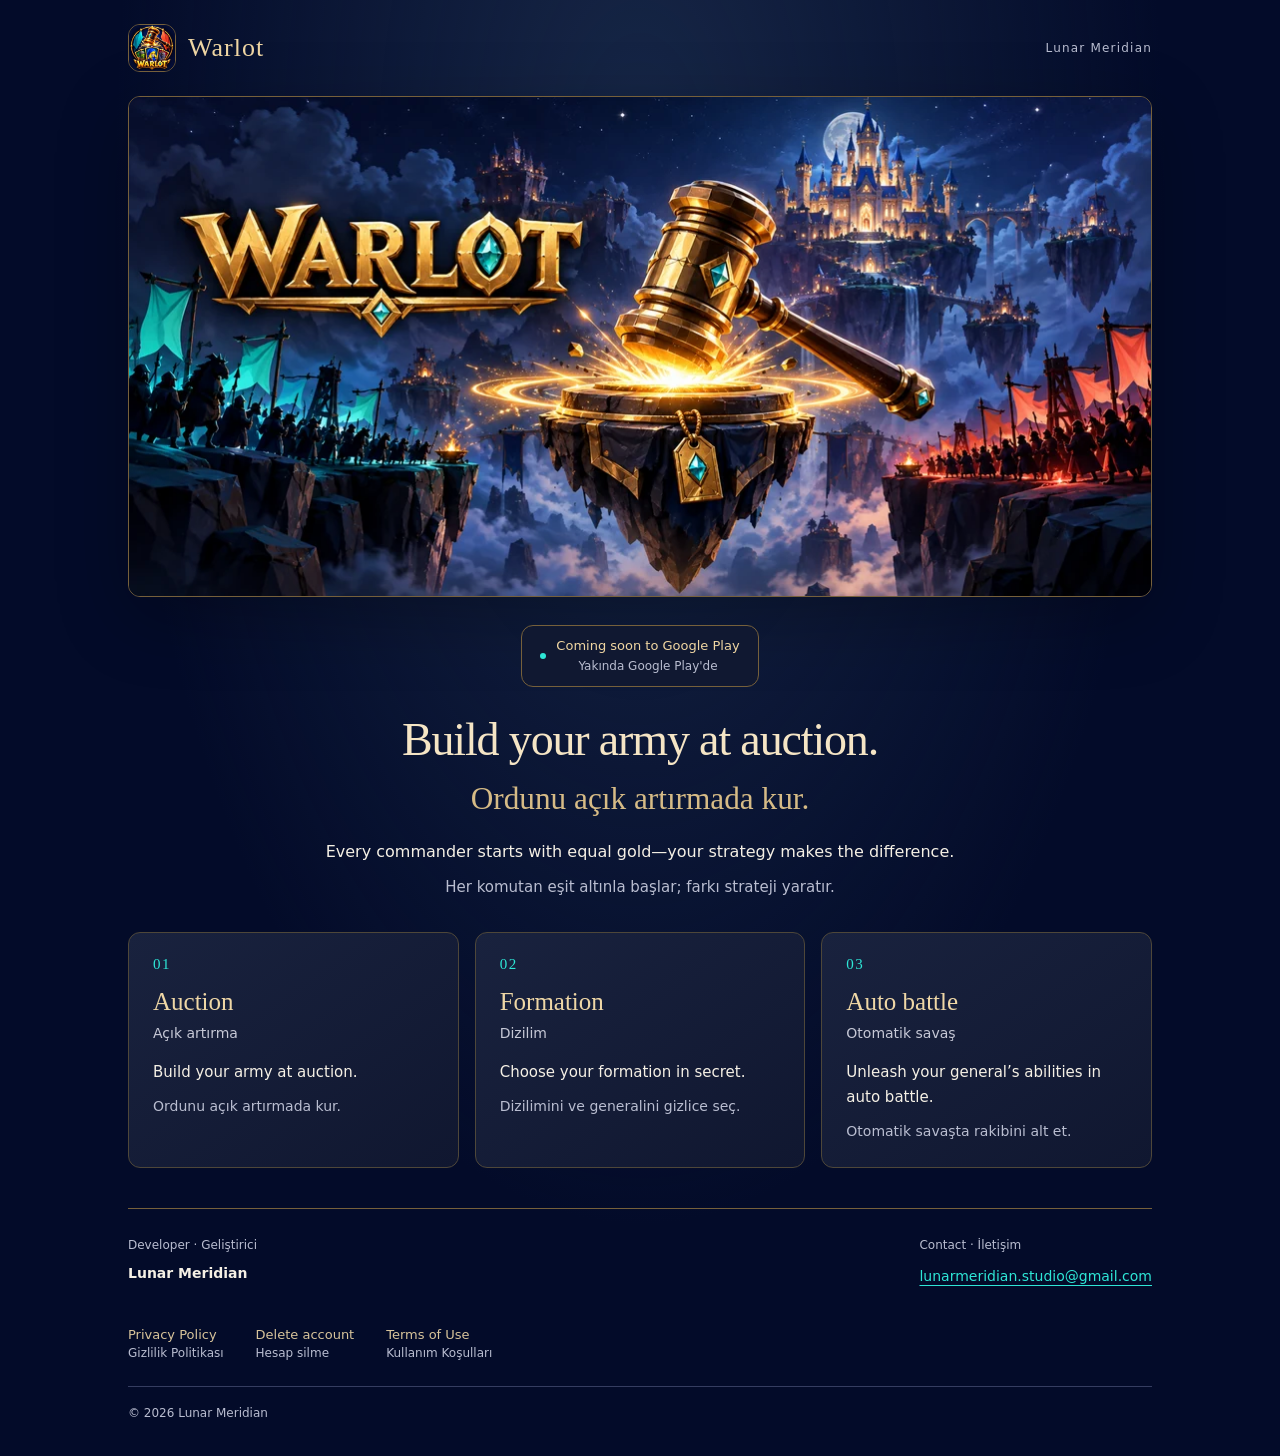
==== commit 6d1ccebf: "Add files via upload" ====
--- a/index.html
+++ b/index.html
@@ -1,26 +1,47 @@
 <!doctype html>
 <html lang="en">
 <head>
-<meta charset="utf-8">
-<meta name="viewport" content="width=device-width,initial-scale=1">
-<title>Warlot · Lunar Meridian</title>
-<meta name="description" content="Warlot: build your army at auction, choose your formation in secret and win the auto battle.">
-<link rel="stylesheet" href="/style.css">
+  <meta charset="utf-8">
+  <meta name="viewport" content="width=device-width,initial-scale=1">
+  <meta name="color-scheme" content="dark">
+  <meta name="theme-color" content="#030B29">
+  <title>Warlot · Lunar Meridian</title>
+  <meta name="description" content="Warlot: build your army at auction, choose your formation in secret and win the auto battle.">
+  <link rel="stylesheet" href="/style.css">
+  <link rel="icon" type="image/webp" href="/icon.webp">
 </head>
-<body>
-<main>
-<h1>Warlot</h1>
-<p>Build your army at auction, choose your formation in secret, and unleash your general’s abilities in auto battle. Every commander starts with equal gold—your strategy makes the difference.</p>
-<p lang="tr">Ordunu açık artırmada kur, dizilimini ve generalini gizlice seç, otomatik savaşta rakibini alt et. Her komutan eşit altınla başlar; farkı strateji yaratır.</p>
-<nav>
-<a href="/privacy/">Privacy Policy · Gizlilik Politikası</a>
-<a href="/delete-account/">Delete account · Hesap silme</a>
-</nav>
-<div class="card">
-<p><strong>Developer · Geliştirici:</strong> Lunar Meridian</p>
-<p><strong>Contact · İletişim:</strong> <a href="mailto:lunarmeridian.studio@gmail.com">lunarmeridian.studio@gmail.com</a></p>
-</div>
-<footer>© 2026 Lunar Meridian</footer>
+<body class="home">
+<a class="skip-link" href="#game-title">Skip to content · <span lang="tr">İçeriğe geç</span></a>
+<main class="home-shell">
+  <header class="masthead">
+    <div class="brand"><img src="/icon.webp" width="48" height="48" alt=""><span>Warlot</span></div>
+    <span class="studio">Lunar Meridian</span>
+  </header>
+  <div class="hero">
+    <img class="hero-image" src="/hero.webp" width="1024" height="500" fetchpriority="high" alt="Warlot: a golden auctioneer’s gavel above a floating pedestal, between two armies and a distant castle.">
+  </div>
+  <section class="introduction" aria-labelledby="game-title">
+    <div class="release"><span class="release-dot" aria-hidden="true"></span><div>Coming soon to Google Play<span lang="tr">Yakında Google Play'de</span></div></div>
+    <h1 id="game-title" tabindex="-1"><span class="visually-hidden">Warlot: </span>Build your army at auction.<span lang="tr">Ordunu açık artırmada kur.</span></h1>
+    <p class="lead">Every commander starts with equal gold—your strategy makes the difference.<span lang="tr">Her komutan eşit altınla başlar; farkı strateji yaratır.</span></p>
+  </section>
+  <ol class="gameplay" aria-label="How a match unfolds · Maçın akışı">
+    <li><span class="step" aria-hidden="true">01</span><h2>Auction<span lang="tr">Açık artırma</span></h2><p>Build your army at auction.<span lang="tr">Ordunu açık artırmada kur.</span></p></li>
+    <li><span class="step" aria-hidden="true">02</span><h2>Formation<span lang="tr">Dizilim</span></h2><p>Choose your formation in secret.<span lang="tr">Dizilimini ve generalini gizlice seç.</span></p></li>
+    <li><span class="step" aria-hidden="true">03</span><h2>Auto battle<span lang="tr">Otomatik savaş</span></h2><p>Unleash your general’s abilities in auto battle.<span lang="tr">Otomatik savaşta rakibini alt et.</span></p></li>
+  </ol>
+  <footer class="site-footer">
+    <div class="developer">
+      <p><span class="detail-label">Developer · <span lang="tr">Geliştirici</span></span><strong>Lunar Meridian</strong></p>
+      <p><span class="detail-label">Contact · <span lang="tr">İletişim</span></span><a href="mailto:lunarmeridian.studio@gmail.com">lunarmeridian.studio@gmail.com</a></p>
+    </div>
+    <nav class="legal-links" aria-label="Legal information · Yasal bilgiler">
+      <a href="/privacy/">Privacy Policy<span lang="tr">Gizlilik Politikası</span></a>
+      <a href="/delete-account/">Delete account<span lang="tr">Hesap silme</span></a>
+      <a href="/terms/">Terms of Use<span lang="tr">Kullanım Koşulları</span></a>
+    </nav>
+    <p class="copyright">© 2026 Lunar Meridian</p>
+  </footer>
 </main>
 </body>
 </html>
--- a/style.css
+++ b/style.css
@@ -1,16 +1,80 @@
-:root{--bg:#0E1130;--card:#1A1F4E;--gold:#C7963D;--gold2:#FFD76F;--text:#F5F0E5;--muted:#B9B6C9;--teal:#2EE6D6}
-*{box-sizing:border-box}
-body{margin:0;background:var(--bg);color:var(--text);font:16px/1.6 system-ui,-apple-system,"Segoe UI",Roboto,sans-serif}
-main{max-width:820px;margin:0 auto;padding:32px 16px 64px}
-h1{font-family:Georgia,"Times New Roman",serif;color:var(--gold2);font-size:2rem;margin:.2em 0}
-h2{font-family:Georgia,serif;color:var(--gold);font-size:1.3rem;margin-top:2em;border-bottom:1px solid #2b3170;padding-bottom:.2em}
-h3{color:var(--text);font-size:1.05rem;margin-top:1.4em}
-a{color:var(--teal)}
-.card{background:var(--card);border:1px solid var(--gold);border-radius:12px;padding:16px 20px;margin:16px 0}
-.muted{color:var(--muted);font-size:.9rem}
-nav{display:flex;gap:16px;flex-wrap:wrap;margin:8px 0 24px}
-nav a{text-decoration:none;border:1px solid var(--gold);border-radius:999px;padding:4px 14px;color:var(--gold2)}
-table{border-collapse:collapse;width:100%;font-size:.95rem}
-td,th{border:1px solid #2b3170;padding:6px 8px;text-align:left;vertical-align:top}
-th{background:#252C60}
-footer{margin-top:48px;color:var(--muted);font-size:.85rem;border-top:1px solid #2b3170;padding-top:12px}
+:root{color-scheme:dark;--bg:#030b29;--card:#171b43;--gold:#c7963d;--gold2:#ffd76f;--text:#f5f0e5;--muted:#b9bdd0;--teal:#2ee6d6;--border:#353d60;--gold-border:#76603b}
+*,*::before,*::after{box-sizing:border-box}
+html{background:var(--bg);-webkit-text-size-adjust:100%;text-size-adjust:100%}
+body{margin:0;color:var(--text);background:radial-gradient(ellipse at 50% 0,rgba(46,63,112,.24),transparent 65%),var(--bg);font:16px/1.75 system-ui,-apple-system,BlinkMacSystemFont,"Segoe UI",Arial,sans-serif;overflow-wrap:anywhere}
+::selection{color:var(--bg);background:var(--gold2)}
+main{width:min(100%,860px);margin-inline:auto;padding:clamp(28px,5vw,64px) 20px 48px}
+h1,h2,h3{line-height:1.25;text-wrap:balance}h1,h2{font-family:Georgia,"Times New Roman",serif;font-weight:400}
+h1{margin:0 0 24px;color:var(--gold2);font-size:clamp(2rem,5vw,3.25rem);letter-spacing:-.035em}
+h2{margin:2em 0 .8em;padding-bottom:12px;border-bottom:1px solid var(--gold-border);color:#e8c581;font-size:clamp(1.4rem,3vw,1.8rem)}
+h3{margin:1.7em 0 .65em;font-size:1.1rem;font-weight:650}p{margin:0 0 1.15em}
+a{color:var(--teal);text-decoration-thickness:1px;text-underline-offset:4px}a:hover{color:#a8fff4}
+a:focus-visible,[tabindex]:focus-visible,button:focus-visible{outline:3px solid var(--teal);outline-offset:5px}
+strong{color:var(--text);font-weight:700}em{font-style:italic}.muted{color:var(--muted);font-size:.9375rem}
+.card{min-width:0;margin:24px 0;padding:clamp(18px,3vw,28px);border:1px solid var(--gold-border);border-radius:12px;background:var(--card)}
+.card>:first-child{margin-top:0}.card>:last-child{margin-bottom:0}
+nav{display:flex;flex-wrap:wrap;gap:12px;margin:24px 0}
+nav a{display:inline-flex;align-items:center;justify-content:center;min-width:0;min-height:48px;max-width:100%;padding:10px 16px;border:1px solid var(--gold-border);border-radius:12px;color:var(--gold2);background:rgba(23,27,67,.65);text-decoration:none;line-height:1.5}
+nav a:hover{border-color:var(--gold);color:var(--text);background:#20264e}
+ol,ul{margin:16px 0 24px;padding-inline-start:1.5em}li{padding-inline-start:.2em;margin-bottom:.65em}li::marker{color:#e8c581}li>ol,li>ul{margin-block:10px}
+hr{height:1px;margin:32px 0;border:0;background:var(--border)}
+table{display:block;width:100%;max-width:100%;margin:24px 0;overflow-x:auto;border-collapse:collapse;background:#111735;font-size:.9375rem;line-height:1.6;scrollbar-color:var(--gold-border) #111735}
+th,td{padding:13px 15px;border:1px solid var(--border);text-align:start;vertical-align:top;overflow-wrap:anywhere}th{color:var(--text);background:#252c50;font-weight:650}tbody tr:nth-child(even){background:rgba(255,255,255,.025)}
+footer{margin-top:40px;padding-top:20px;border-top:1px solid var(--border);color:var(--muted);font-size:.875rem}
+.visually-hidden{position:absolute;width:1px;height:1px;padding:0;margin:-1px;overflow:hidden;clip-path:inset(50%);white-space:nowrap;border:0}
+
+/* Only the home page uses the following rules. */
+.home{background:radial-gradient(ellipse at 50% 12%,#172747 0,transparent 58%),var(--bg)}
+.home .home-shell{width:min(100%,1104px);padding:24px 40px 32px}
+.home .masthead{display:flex;align-items:center;justify-content:space-between;gap:16px;margin-bottom:24px}
+.home .brand{display:flex;align-items:center;gap:12px;color:#eed5a3;font:26px/1.2 Georgia,serif;letter-spacing:.04em}
+.home .brand img{display:block;border:1px solid var(--gold-border);border-radius:12px}
+.home .studio{color:var(--muted);font-size:12px;letter-spacing:.1em}
+.home .hero{overflow:hidden;border:1px solid var(--gold-border);border-radius:12px;box-shadow:0 20px 70px #0004;background:#08122f}
+.home .hero-image{display:block;width:100%;height:auto}
+.home .introduction{text-align:center;padding:28px 16px 32px}
+.home .release{display:inline-flex;align-items:center;gap:10px;padding:10px 18px;margin-bottom:24px;border:1px solid var(--gold-border);border-radius:12px;background:#101831;color:#f0d6a2;font-size:13px;line-height:1.6}
+.home .release span[lang]{display:block;color:var(--muted);font-size:12px}
+.home .release-dot{width:6px;height:6px;border-radius:50%;background:var(--teal);flex:none}
+.home h1{margin:0 0 20px;font-size:clamp(28px,4vw,46px);color:#f5e5c5;letter-spacing:-.025em}
+.home h1>span[lang]{display:block;margin-top:10px;color:#d6bb86;font-size:.68em;letter-spacing:0}
+.home .lead{max-width:720px;margin:0 auto;color:var(--text);font-size:16px;line-height:1.75;text-wrap:pretty}
+.home .lead>span[lang]{display:block;margin-top:8px;color:var(--muted);font-size:15px}
+.home .gameplay{display:grid;grid-template-columns:repeat(3,minmax(0,1fr));gap:16px;padding:0;margin:0 0 40px;list-style:none}
+.home .gameplay li{position:relative;min-width:0;margin:0;padding:24px;border:1px solid #4e4739;border-radius:12px;background:linear-gradient(145deg,#19223e,#101730)}
+.home .step{display:block;margin-bottom:14px;font:15px/1 Georgia,serif;letter-spacing:.1em;color:var(--teal)}
+.home .gameplay h2{margin:0 0 16px;padding:0;border:0;color:#efd7a6;font-size:25px}
+.home .gameplay h2 span{display:block;margin-top:6px;color:#c6c8d6;font:14px/1.5 system-ui,sans-serif}
+.home .gameplay p{margin:0;font-size:15px;line-height:1.65}
+.home .gameplay p span{display:block;margin-top:10px;color:var(--muted);font-size:14px}
+.home .site-footer{margin:0;padding-top:26px;border-color:var(--gold-border)}
+.home .developer{display:flex;justify-content:space-between;gap:24px;flex-wrap:wrap}
+.home .developer p{margin:0;min-width:0;font-size:14px}
+.home .detail-label{display:block;color:var(--muted);font-size:12px;margin-bottom:5px}
+.home .developer a{display:inline-flex;align-items:center;min-height:48px;max-width:100%;margin-top:-8px}
+.home .legal-links{display:flex;gap:8px 32px;flex-wrap:wrap;margin:18px 0}
+.home .legal-links a{display:flex;flex-direction:column;align-items:flex-start;justify-content:center;padding:6px 0;min-height:48px;background:none;border:0;border-radius:2px;color:#d8c49b;font-size:13px}
+.home .legal-links a span{color:var(--muted);font-size:12px}
+.home .legal-links a:hover{color:var(--gold2);text-decoration:underline}
+.home .copyright{padding-top:16px;margin:0;border-top:1px solid var(--border);font-size:12px;color:var(--muted)}
+.skip-link{position:absolute;top:8px;left:16px;transform:translateY(-180%);z-index:10;background:var(--bg);padding:12px 16px;border:1px solid var(--teal);border-radius:8px}
+.skip-link:focus{transform:none}
+@media(max-width:700px){
+ .home .home-shell{padding:16px}
+ .home .masthead{margin-bottom:16px}
+ .home .brand{font-size:23px;gap:10px}
+ .home .brand img{width:40px;height:40px}
+ .home .studio{font-size:11px;letter-spacing:.02em}
+ .home .introduction{padding:24px 0 28px}
+ .home h1{font-size:30px}
+ .home h1>span[lang]{font-size:22px;line-height:1.4}
+ .home .gameplay{grid-template-columns:1fr;gap:12px;margin-bottom:28px}
+ .home .gameplay li{padding:20px 20px 20px 62px}
+ .home .step{position:absolute;top:24px;left:20px}
+ .home .gameplay h2{font-size:24px;margin-bottom:12px}
+ .home .developer{display:grid;gap:16px}
+ .home .legal-links{gap:8px 24px}
+ main{padding-inline:16px}
+ th,td{padding:10px}
+}
+@media(prefers-reduced-motion:reduce){html{scroll-behavior:auto}}
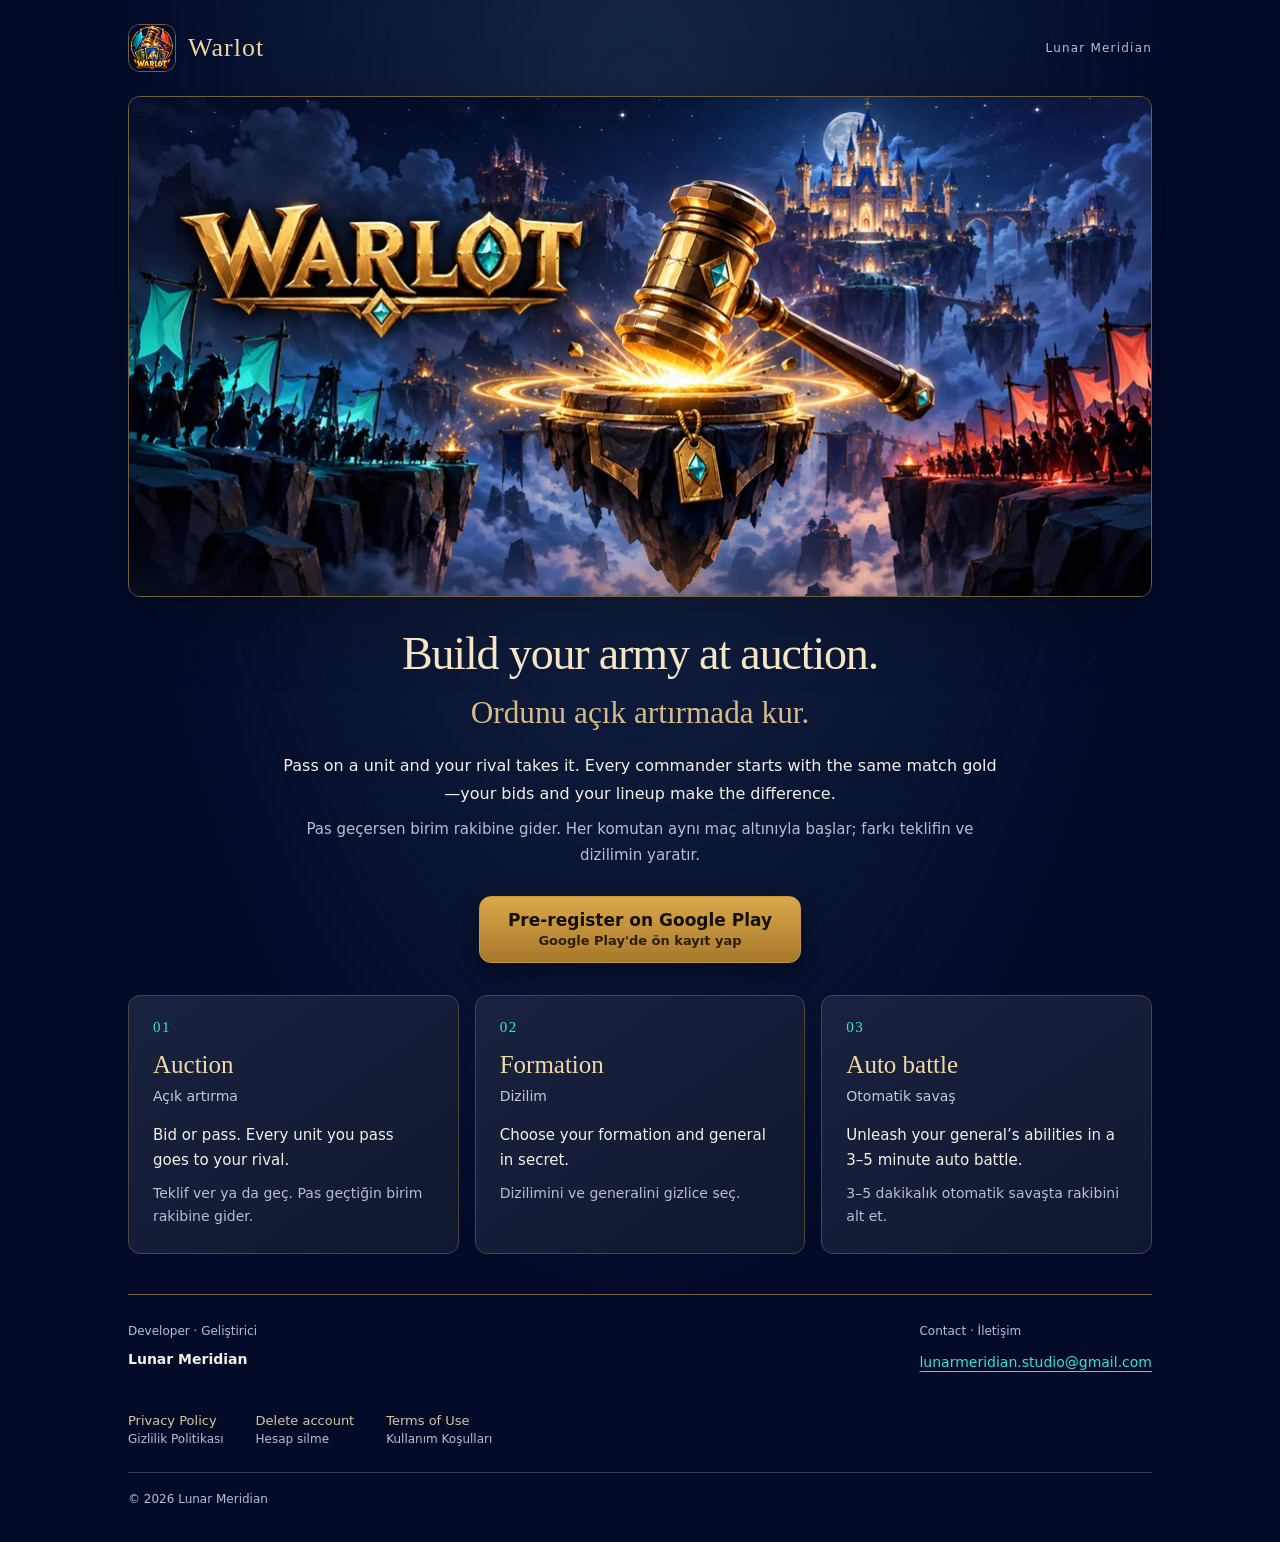
==== commit e7879275: "Add files via upload" ====
--- a/index.html
+++ b/index.html
@@ -5,10 +5,45 @@
   <meta name="viewport" content="width=device-width,initial-scale=1">
   <meta name="color-scheme" content="dark">
   <meta name="theme-color" content="#030B29">
-  <title>Warlot · Lunar Meridian</title>
-  <meta name="description" content="Warlot: build your army at auction, choose your formation in secret and win the auto battle.">
+  <title>Warlot: Auction Strategy Game · Açık Artırma Strateji Oyunu</title>
+  <meta name="description" content="Warlot: win your army at auction, set a secret lineup and outsmart your rival in 3–5 minute auto battles. Free on Google Play. Ordunu açık artırmada kur.">
+  <link rel="canonical" href="https://warlotgame.com/">
+  <meta property="og:type" content="website">
+  <meta property="og:site_name" content="Warlot">
+  <meta property="og:url" content="https://warlotgame.com/">
+  <meta property="og:title" content="Warlot: Auction Strategy Game">
+  <meta property="og:description" content="Pass on a unit and your rival takes it. Win your army at auction, hide your lineup, read your rival. Free on Google Play.">
+  <meta property="og:image" content="https://warlotgame.com/og-image.jpg">
+  <meta property="og:image:width" content="1200">
+  <meta property="og:image:height" content="630">
+  <meta property="og:image:alt" content="Warlot: a golden auctioneer’s gavel between two armies.">
+  <meta property="og:locale" content="en_US">
+  <meta property="og:locale:alternate" content="tr_TR">
+  <meta name="twitter:card" content="summary_large_image">
+  <meta name="twitter:title" content="Warlot: Auction Strategy Game">
+  <meta name="twitter:description" content="Pass on a unit and your rival takes it. Free on Google Play.">
+  <meta name="twitter:image" content="https://warlotgame.com/og-image.jpg">
   <link rel="stylesheet" href="/style.css">
   <link rel="icon" type="image/webp" href="/icon.webp">
+  <script type="application/ld+json">
+  {
+    "@context": "https://schema.org",
+    "@type": ["VideoGame", "MobileApplication"],
+    "name": "Warlot",
+    "alternateName": "Warlot: Auction Strategy Game",
+    "url": "https://warlotgame.com/",
+    "description": "An auction strategy game: win your army at auction, set a secret lineup and pick your general, then watch the auto battle.",
+    "image": "https://warlotgame.com/og-image.jpg",
+    "applicationCategory": "GameApplication",
+    "genre": ["Strategy", "Auto battler"],
+    "operatingSystem": "Android",
+    "inLanguage": ["en", "tr", "es", "pt", "fr", "ko", "ja", "zh-Hant"],
+    "installUrl": "https://play.google.com/store/apps/details?id=com.warlot.game",
+    "offers": {"@type": "Offer", "price": "0", "priceCurrency": "USD"},
+    "author": {"@type": "Organization", "name": "Lunar Meridian"},
+    "publisher": {"@type": "Organization", "name": "Lunar Meridian"}
+  }
+  </script>
 </head>
 <body class="home">
 <a class="skip-link" href="#game-title">Skip to content · <span lang="tr">İçeriğe geç</span></a>
@@ -21,14 +56,14 @@
     <img class="hero-image" src="/hero.webp" width="1024" height="500" fetchpriority="high" alt="Warlot: a golden auctioneer’s gavel above a floating pedestal, between two armies and a distant castle.">
   </div>
   <section class="introduction" aria-labelledby="game-title">
-    <div class="release"><span class="release-dot" aria-hidden="true"></span><div>Coming soon to Google Play<span lang="tr">Yakında Google Play'de</span></div></div>
     <h1 id="game-title" tabindex="-1"><span class="visually-hidden">Warlot: </span>Build your army at auction.<span lang="tr">Ordunu açık artırmada kur.</span></h1>
-    <p class="lead">Every commander starts with equal gold—your strategy makes the difference.<span lang="tr">Her komutan eşit altınla başlar; farkı strateji yaratır.</span></p>
+    <p class="lead">Pass on a unit and your rival takes it. Every commander starts with the same match gold—your bids and your lineup make the difference.<span lang="tr">Pas geçersen birim rakibine gider. Her komutan aynı maç altınıyla başlar; farkı teklifin ve dizilimin yaratır.</span></p>
+    <a class="play-cta" href="https://play.google.com/store/apps/details?id=com.warlot.game">Pre-register on Google Play<span lang="tr">Google Play'de ön kayıt yap</span></a>
   </section>
   <ol class="gameplay" aria-label="How a match unfolds · Maçın akışı">
-    <li><span class="step" aria-hidden="true">01</span><h2>Auction<span lang="tr">Açık artırma</span></h2><p>Build your army at auction.<span lang="tr">Ordunu açık artırmada kur.</span></p></li>
-    <li><span class="step" aria-hidden="true">02</span><h2>Formation<span lang="tr">Dizilim</span></h2><p>Choose your formation in secret.<span lang="tr">Dizilimini ve generalini gizlice seç.</span></p></li>
-    <li><span class="step" aria-hidden="true">03</span><h2>Auto battle<span lang="tr">Otomatik savaş</span></h2><p>Unleash your general’s abilities in auto battle.<span lang="tr">Otomatik savaşta rakibini alt et.</span></p></li>
+    <li><span class="step" aria-hidden="true">01</span><h2>Auction<span lang="tr">Açık artırma</span></h2><p>Bid or pass. Every unit you pass goes to your rival.<span lang="tr">Teklif ver ya da geç. Pas geçtiğin birim rakibine gider.</span></p></li>
+    <li><span class="step" aria-hidden="true">02</span><h2>Formation<span lang="tr">Dizilim</span></h2><p>Choose your formation and general in secret.<span lang="tr">Dizilimini ve generalini gizlice seç.</span></p></li>
+    <li><span class="step" aria-hidden="true">03</span><h2>Auto battle<span lang="tr">Otomatik savaş</span></h2><p>Unleash your general’s abilities in a 3–5 minute auto battle.<span lang="tr">3–5 dakikalık otomatik savaşta rakibini alt et.</span></p></li>
   </ol>
   <footer class="site-footer">
     <div class="developer">
--- a/style.css
+++ b/style.css
@@ -59,6 +59,9 @@
 .home .copyright{padding-top:16px;margin:0;border-top:1px solid var(--border);font-size:12px;color:var(--muted)}
 .skip-link{position:absolute;top:8px;left:16px;transform:translateY(-180%);z-index:10;background:var(--bg);padding:12px 16px;border:1px solid var(--teal);border-radius:8px}
 .skip-link:focus{transform:none}
+.home .play-cta{display:inline-flex;flex-direction:column;align-items:center;justify-content:center;min-height:56px;margin-top:28px;padding:12px 28px;border:1px solid var(--gold);border-radius:12px;background:linear-gradient(180deg,#d9a84a,#a8782c);color:#14100a;font-weight:700;font-size:17px;line-height:1.35;text-decoration:none;box-shadow:0 8px 24px #0006}
+.home .play-cta span[lang]{display:block;color:#2a1f0e;font-size:13px;font-weight:600}
+.home .play-cta:hover{color:#000;background:linear-gradient(180deg,#ffd76f,#c7963d)}
 @media(max-width:700px){
  .home .home-shell{padding:16px}
  .home .masthead{margin-bottom:16px}
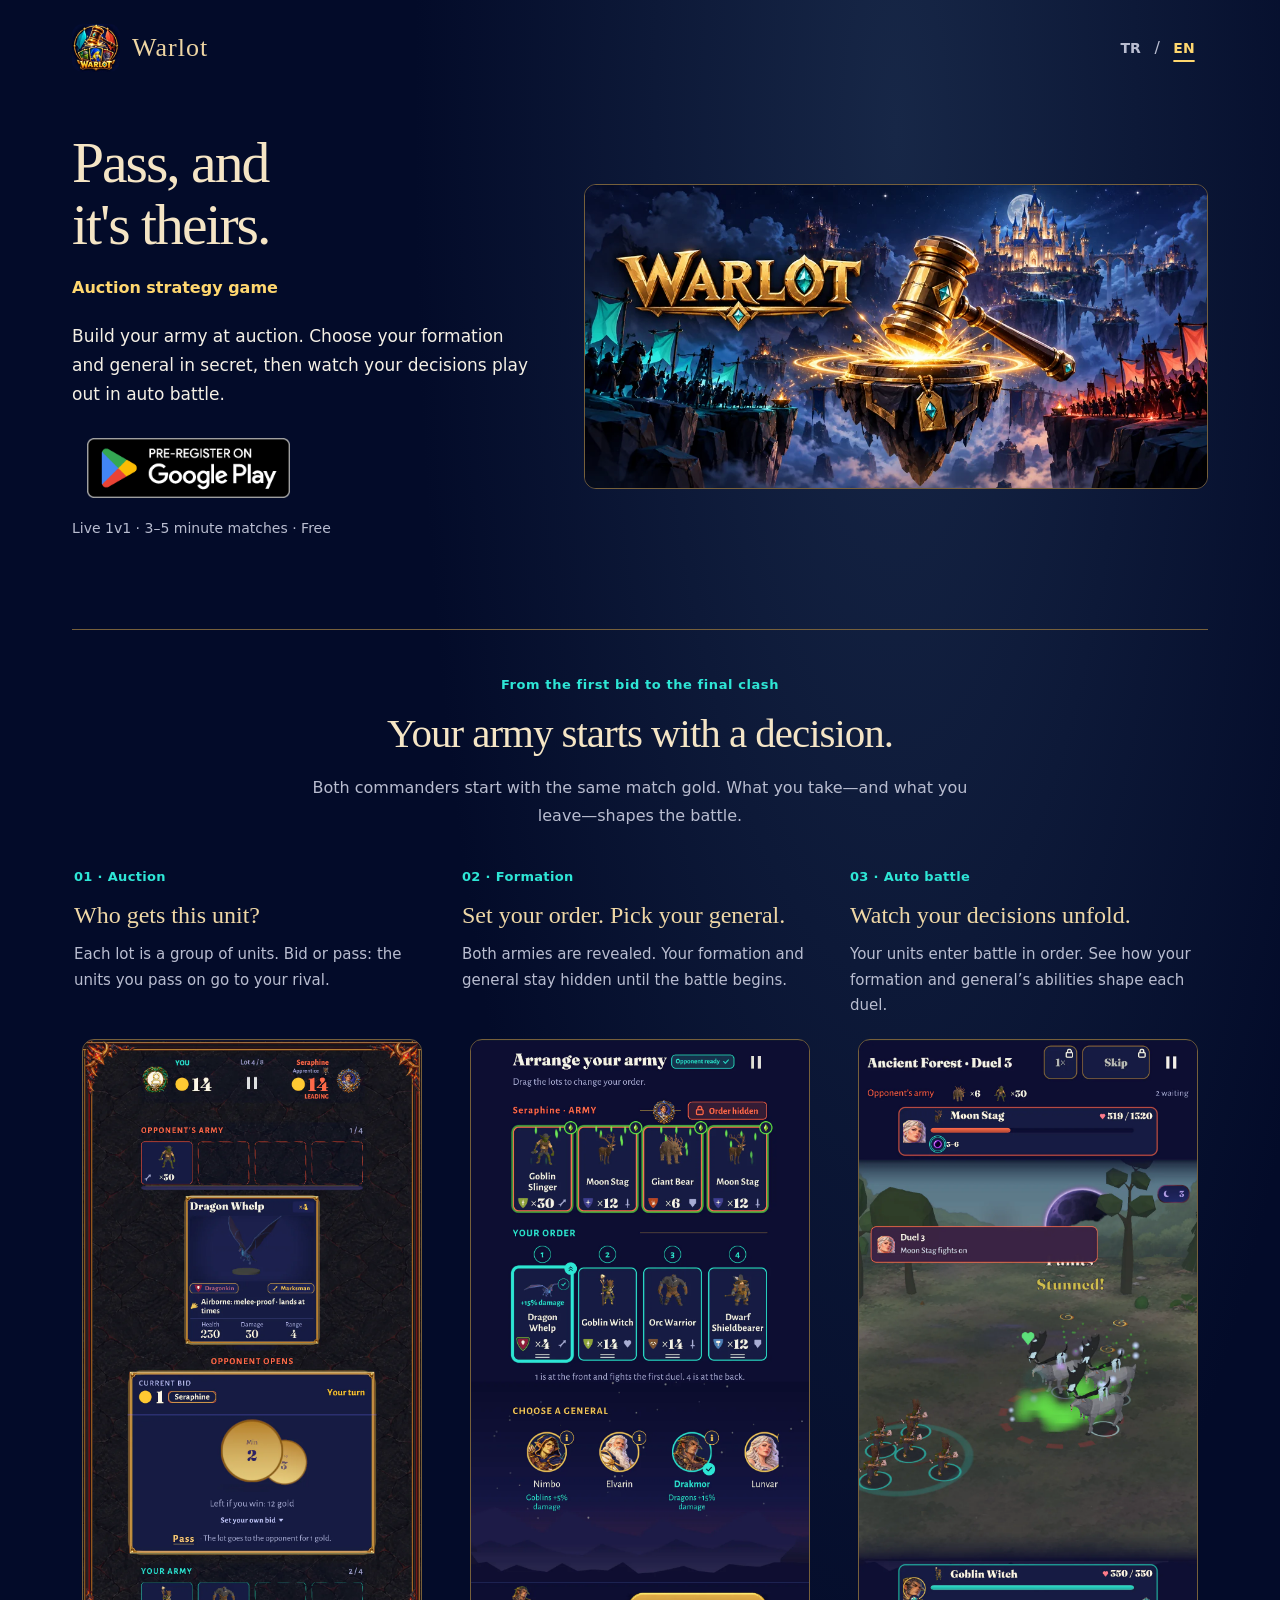
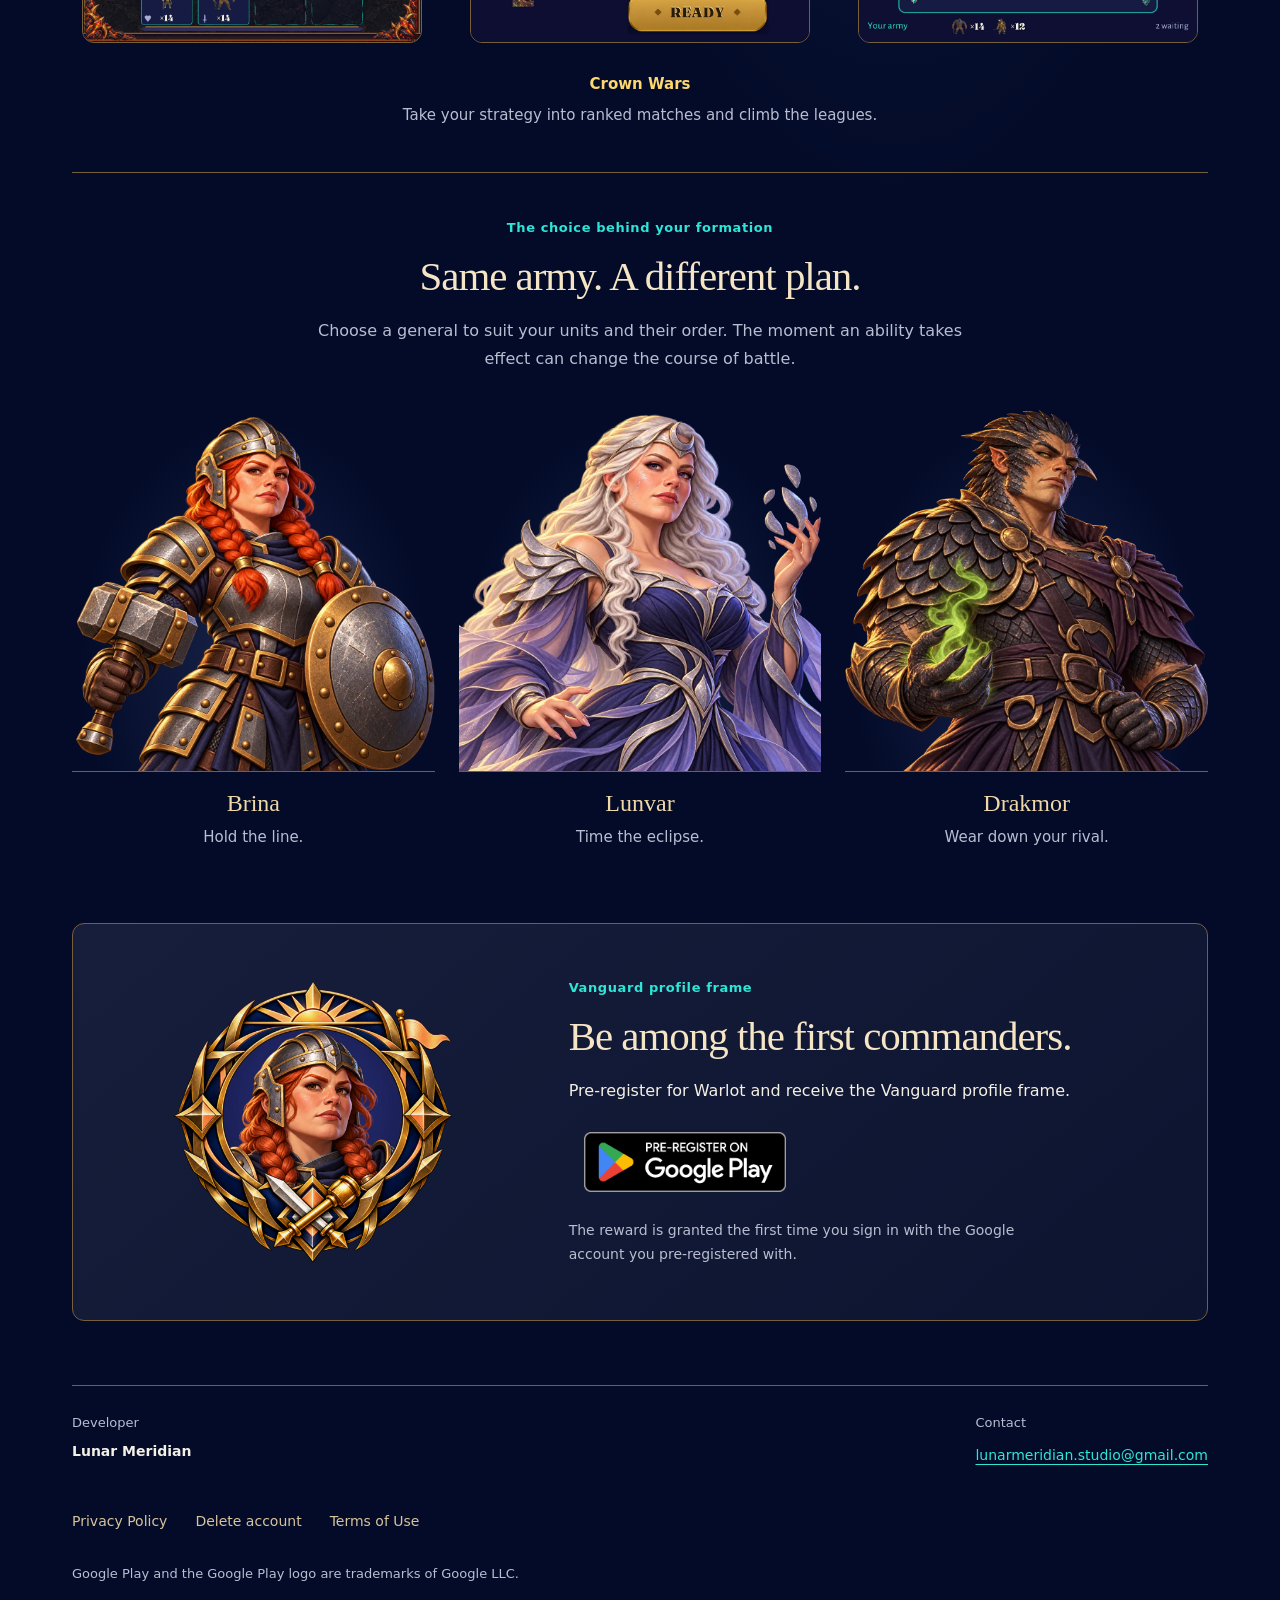
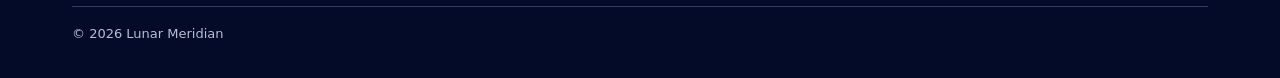
==== commit cca5a6bf: "Site v3" ====
--- a/index.html
+++ b/index.html
@@ -8,6 +8,9 @@
   <title>Warlot: Auction Strategy Game · Açık Artırma Strateji Oyunu</title>
   <meta name="description" content="Warlot: win your army at auction, set a secret lineup and outsmart your rival in 3–5 minute auto battles. Free on Google Play. Ordunu açık artırmada kur.">
   <link rel="canonical" href="https://warlotgame.com/">
+  <link rel="alternate" hreflang="en" href="https://warlotgame.com/">
+  <link rel="alternate" hreflang="tr" href="https://warlotgame.com/tr/">
+  <link rel="alternate" hreflang="x-default" href="https://warlotgame.com/">
   <meta property="og:type" content="website">
   <meta property="og:site_name" content="Warlot">
   <meta property="og:url" content="https://warlotgame.com/">
@@ -26,57 +29,176 @@
   <link rel="stylesheet" href="/style.css">
   <link rel="icon" type="image/webp" href="/icon.webp">
   <script type="application/ld+json">
-  {
-    "@context": "https://schema.org",
-    "@type": ["VideoGame", "MobileApplication"],
-    "name": "Warlot",
-    "alternateName": "Warlot: Auction Strategy Game",
-    "url": "https://warlotgame.com/",
-    "description": "An auction strategy game: win your army at auction, set a secret lineup and pick your general, then watch the auto battle.",
-    "image": "https://warlotgame.com/og-image.jpg",
-    "applicationCategory": "GameApplication",
-    "genre": ["Strategy", "Auto battler"],
-    "operatingSystem": "Android",
-    "inLanguage": ["en", "tr", "es", "pt", "fr", "ko", "ja", "zh-Hant"],
-    "installUrl": "https://play.google.com/store/apps/details?id=com.warlot.game",
-    "offers": {"@type": "Offer", "price": "0", "priceCurrency": "USD"},
-    "author": {"@type": "Organization", "name": "Lunar Meridian"},
-    "publisher": {"@type": "Organization", "name": "Lunar Meridian"}
+{
+  "@context": "https://schema.org",
+  "@type": [
+    "VideoGame",
+    "MobileApplication"
+  ],
+  "name": "Warlot",
+  "alternateName": "Warlot: Auction Strategy Game",
+  "url": "https://warlotgame.com/",
+  "description": "An auction strategy game: win your army at auction, set a secret lineup and pick your general, then watch the auto battle.",
+  "image": "https://warlotgame.com/og-image.jpg",
+  "applicationCategory": "GameApplication",
+  "genre": [
+    "Strategy",
+    "Auto battler"
+  ],
+  "operatingSystem": "Android",
+  "inLanguage": [
+    "en",
+    "tr",
+    "es",
+    "pt",
+    "fr",
+    "ko",
+    "ja",
+    "zh-Hant"
+  ],
+  "installUrl": "https://play.google.com/store/apps/details?id=com.warlot.game",
+  "offers": {
+    "@type": "Offer",
+    "price": "0",
+    "priceCurrency": "USD"
+  },
+  "author": {
+    "@type": "Organization",
+    "name": "Lunar Meridian"
+  },
+  "publisher": {
+    "@type": "Organization",
+    "name": "Lunar Meridian"
   }
+}
   </script>
 </head>
 <body class="home">
-<a class="skip-link" href="#game-title">Skip to content · <span lang="tr">İçeriğe geç</span></a>
-<main class="home-shell">
-  <header class="masthead">
-    <div class="brand"><img src="/icon.webp" width="48" height="48" alt=""><span>Warlot</span></div>
-    <span class="studio">Lunar Meridian</span>
-  </header>
-  <div class="hero">
-    <img class="hero-image" src="/hero.webp" width="1024" height="500" fetchpriority="high" alt="Warlot: a golden auctioneer’s gavel above a floating pedestal, between two armies and a distant castle.">
-  </div>
-  <section class="introduction" aria-labelledby="game-title">
-    <h1 id="game-title" tabindex="-1"><span class="visually-hidden">Warlot: </span>Build your army at auction.<span lang="tr">Ordunu açık artırmada kur.</span></h1>
-    <p class="lead">Pass on a unit and your rival takes it. Every commander starts with the same match gold—your bids and your lineup make the difference.<span lang="tr">Pas geçersen birim rakibine gider. Her komutan aynı maç altınıyla başlar; farkı teklifin ve dizilimin yaratır.</span></p>
-    <a class="play-cta" href="https://play.google.com/store/apps/details?id=com.warlot.game">Pre-register on Google Play<span lang="tr">Google Play'de ön kayıt yap</span></a>
-  </section>
-  <ol class="gameplay" aria-label="How a match unfolds · Maçın akışı">
-    <li><span class="step" aria-hidden="true">01</span><h2>Auction<span lang="tr">Açık artırma</span></h2><p>Bid or pass. Every unit you pass goes to your rival.<span lang="tr">Teklif ver ya da geç. Pas geçtiğin birim rakibine gider.</span></p></li>
-    <li><span class="step" aria-hidden="true">02</span><h2>Formation<span lang="tr">Dizilim</span></h2><p>Choose your formation and general in secret.<span lang="tr">Dizilimini ve generalini gizlice seç.</span></p></li>
-    <li><span class="step" aria-hidden="true">03</span><h2>Auto battle<span lang="tr">Otomatik savaş</span></h2><p>Unleash your general’s abilities in a 3–5 minute auto battle.<span lang="tr">3–5 dakikalık otomatik savaşta rakibini alt et.</span></p></li>
-  </ol>
-  <footer class="site-footer">
-    <div class="developer">
-      <p><span class="detail-label">Developer · <span lang="tr">Geliştirici</span></span><strong>Lunar Meridian</strong></p>
-      <p><span class="detail-label">Contact · <span lang="tr">İletişim</span></span><a href="mailto:lunarmeridian.studio@gmail.com">lunarmeridian.studio@gmail.com</a></p>
-    </div>
-    <nav class="legal-links" aria-label="Legal information · Yasal bilgiler">
-      <a href="/privacy/">Privacy Policy<span lang="tr">Gizlilik Politikası</span></a>
-      <a href="/delete-account/">Delete account<span lang="tr">Hesap silme</span></a>
-      <a href="/terms/">Terms of Use<span lang="tr">Kullanım Koşulları</span></a>
-    </nav>
-    <p class="copyright">© 2026 Lunar Meridian</p>
-  </footer>
-</main>
+  <a class="skip-link" href="#game-title">Skip to content</a>
+  <main class="home-shell">
+    <header class="masthead">
+      <a class="brand" href="/" aria-label="Warlot home">
+        <img src="/icon.webp" width="48" height="48" decoding="async" alt="Warlot app icon">
+        <span>Warlot</span>
+      </a>
+      <nav class="language-nav" aria-label="Language">
+        <a href="/tr/" lang="tr" hreflang="tr" aria-label="Türkçe">TR</a>
+        <span aria-hidden="true">/</span>
+        <a href="/" lang="en" hreflang="en" aria-current="page" aria-label="English">EN</a>
+      </nav>
+    </header>
+    <section class="hero" aria-labelledby="game-title">
+      <div class="hero-heading">
+        <h1 id="game-title" tabindex="-1">Pass, and it's theirs.</h1>
+        <p class="genre">Auction strategy game</p>
+      </div>
+      <div class="hero-art">
+        <img class="hero-image" src="/hero.webp" width="1024" height="500" fetchpriority="high" decoding="async" alt="Warlot: a golden auctioneer’s gavel above a floating pedestal, between two armies and a distant castle.">
+      </div>
+      <div class="hero-details">
+        <p class="lead">Build your army at auction. Choose your formation and general in secret, then watch your decisions play out in auto battle.</p>
+        <div class="registration">
+          <a class="store-badge" href="https://play.google.com/store/apps/details?id=com.warlot.game">
+            <img src="/img/google-play-preregister-en.png" width="270" height="80" decoding="async" alt="Pre-register on Google Play">
+          </a>
+          <p class="match-facts">Live 1v1 · 3–5 minute matches · Free</p>
+        </div>
+      </div>
+    </section>
+    <section class="content-section" aria-labelledby="gameplay-title">
+      <div class="section-heading">
+        <p class="eyebrow">From the first bid to the final clash</p>
+        <h2 id="gameplay-title">Your army starts with a decision.</h2>
+        <p>Both commanders start with the same match gold. What you take—and what you leave—shapes the battle.</p>
+      </div>
+      <ol class="gameplay">
+        <li>
+          <div class="step-copy">
+            <span class="step" aria-hidden="true">01 · Auction</span>
+            <h3>Who gets this unit?</h3>
+            <p>Each lot is a group of units. Bid or pass: the units you pass on go to your rival.</p>
+          </div>
+          <div class="screen">
+            <img src="/img/en/oynanis-1-acik-artirma.webp" width="1080" height="1920" loading="lazy" decoding="async" alt="Warlot auction screen with a unit lot, both commanders’ gold and the bid and pass controls.">
+          </div>
+        </li>
+        <li>
+          <div class="step-copy">
+            <span class="step" aria-hidden="true">02 · Formation</span>
+            <h3>Set your order. Pick your general.</h3>
+            <p>Both armies are revealed. Your formation and general stay hidden until the battle begins.</p>
+          </div>
+          <div class="screen">
+            <img src="/img/en/oynanis-2-dizilim.webp" width="1080" height="1920" loading="lazy" decoding="async" alt="Warlot formation screen showing the order of unit lots and the general selection.">
+          </div>
+        </li>
+        <li>
+          <div class="step-copy">
+            <span class="step" aria-hidden="true">03 · Auto battle</span>
+            <h3>Watch your decisions unfold.</h3>
+            <p>Your units enter battle in order. See how your formation and general’s abilities shape each duel.</p>
+          </div>
+          <div class="screen">
+            <img src="/img/en/oynanis-3-savas.webp" width="1080" height="1920" loading="lazy" decoding="async" alt="Warlot auto battle screen with opposing unit lots and a general’s ability in action.">
+          </div>
+        </li>
+      </ol>
+      <p class="mode-note"><strong>Crown Wars</strong> Take your strategy into ranked matches and climb the leagues.</p>
+    </section>
+    <section class="content-section generals-section" aria-labelledby="generals-title">
+      <div class="section-heading">
+        <p class="eyebrow">The choice behind your formation</p>
+        <h2 id="generals-title">Same army. A different plan.</h2>
+        <p>Choose a general to suit your units and their order. The moment an ability takes effect can change the course of battle.</p>
+      </div>
+      <div class="generals">
+        <figure class="general">
+          <div class="portrait">
+            <img src="/img/general-brina.webp" width="1024" height="1024" loading="lazy" decoding="async" alt="Brina, the Ironshield">
+          </div>
+          <figcaption><h3>Brina</h3><p>Hold the line.</p></figcaption>
+        </figure>
+        <figure class="general">
+          <div class="portrait">
+            <img src="/img/general-lunvar.webp" width="1024" height="1024" loading="lazy" decoding="async" alt="Lunvar, the Eclipse Warden">
+          </div>
+          <figcaption><h3>Lunvar</h3><p>Time the eclipse.</p></figcaption>
+        </figure>
+        <figure class="general">
+          <div class="portrait">
+            <img src="/img/general-drakmor.webp" width="1024" height="1024" loading="lazy" decoding="async" alt="Drakmor, the Black Wyrm">
+          </div>
+          <figcaption><h3>Drakmor</h3><p>Wear down your rival.</p></figcaption>
+        </figure>
+      </div>
+    </section>
+    <section class="pioneer-section" aria-labelledby="pioneer-title">
+      <div class="pioneer-art">
+        <img src="/img/oncu-cerceve.webp" width="1024" height="1024" loading="lazy" decoding="async" alt="Vanguard profile frame">
+      </div>
+      <div class="pioneer-copy">
+        <p class="eyebrow">Vanguard profile frame</p>
+        <h2 id="pioneer-title">Be among the first commanders.</h2>
+        <p>Pre-register for Warlot and receive the Vanguard profile frame.</p>
+        <a class="store-badge" href="https://play.google.com/store/apps/details?id=com.warlot.game">
+            <img src="/img/google-play-preregister-en.png" width="270" height="80" loading="lazy" decoding="async" alt="Pre-register on Google Play">
+          </a>
+        <p class="reward-condition">The reward is granted the first time you sign in with the Google account you pre-registered with.</p>
+      </div>
+    </section>
+    <footer class="site-footer">
+      <div class="developer">
+        <p><span class="detail-label">Developer</span><strong>Lunar Meridian</strong></p>
+        <p><span class="detail-label">Contact</span><a href="mailto:lunarmeridian.studio@gmail.com">lunarmeridian.studio@gmail.com</a></p>
+      </div>
+      <nav class="legal-links" aria-label="Legal information">
+        <a href="/privacy/">Privacy Policy</a>
+        <a href="/delete-account/">Delete account</a>
+        <a href="/terms/">Terms of Use</a>
+      </nav>
+      <p class="trademark">Google Play and the Google Play logo are trademarks of Google LLC.</p>
+      <p class="copyright">© 2026 Lunar Meridian</p>
+    </footer>
+  </main>
 </body>
 </html>
--- a/style.css
+++ b/style.css
@@ -3,13 +3,17 @@
 html{background:var(--bg);-webkit-text-size-adjust:100%;text-size-adjust:100%}
 body{margin:0;color:var(--text);background:radial-gradient(ellipse at 50% 0,rgba(46,63,112,.24),transparent 65%),var(--bg);font:16px/1.75 system-ui,-apple-system,BlinkMacSystemFont,"Segoe UI",Arial,sans-serif;overflow-wrap:anywhere}
 ::selection{color:var(--bg);background:var(--gold2)}
+/* Shared foundation: also used by unchanged legal pages. */
 main{width:min(100%,860px);margin-inline:auto;padding:clamp(28px,5vw,64px) 20px 48px}
-h1,h2,h3{line-height:1.25;text-wrap:balance}h1,h2{font-family:Georgia,"Times New Roman",serif;font-weight:400}
+h1,h2,h3{line-height:1.25;text-wrap:balance}
+h1,h2{font-family:Georgia,"Times New Roman",serif;font-weight:400}
 h1{margin:0 0 24px;color:var(--gold2);font-size:clamp(2rem,5vw,3.25rem);letter-spacing:-.035em}
 h2{margin:2em 0 .8em;padding-bottom:12px;border-bottom:1px solid var(--gold-border);color:#e8c581;font-size:clamp(1.4rem,3vw,1.8rem)}
-h3{margin:1.7em 0 .65em;font-size:1.1rem;font-weight:650}p{margin:0 0 1.15em}
-a{color:var(--teal);text-decoration-thickness:1px;text-underline-offset:4px}a:hover{color:#a8fff4}
-a:focus-visible,[tabindex]:focus-visible,button:focus-visible{outline:3px solid var(--teal);outline-offset:5px}
+h3{margin:1.7em 0 .65em;font-size:1.1rem;font-weight:650}
+p{margin:0 0 1.15em}
+a{color:var(--teal);text-decoration-thickness:1px;text-underline-offset:4px}
+a:hover{color:#a8fff4}
+a:focus-visible,button:focus-visible,[tabindex]:focus-visible{outline:3px solid var(--teal);outline-offset:5px}
 strong{color:var(--text);font-weight:700}em{font-style:italic}.muted{color:var(--muted);font-size:.9375rem}
 .card{min-width:0;margin:24px 0;padding:clamp(18px,3vw,28px);border:1px solid var(--gold-border);border-radius:12px;background:var(--card)}
 .card>:first-child{margin-top:0}.card>:last-child{margin-bottom:0}
@@ -22,62 +26,109 @@
 th,td{padding:13px 15px;border:1px solid var(--border);text-align:start;vertical-align:top;overflow-wrap:anywhere}th{color:var(--text);background:#252c50;font-weight:650}tbody tr:nth-child(even){background:rgba(255,255,255,.025)}
 footer{margin-top:40px;padding-top:20px;border-top:1px solid var(--border);color:var(--muted);font-size:.875rem}
 .visually-hidden{position:absolute;width:1px;height:1px;padding:0;margin:-1px;overflow:hidden;clip-path:inset(50%);white-space:nowrap;border:0}
-
-/* Only the home page uses the following rules. */
-.home{background:radial-gradient(ellipse at 50% 12%,#172747 0,transparent 58%),var(--bg)}
-.home .home-shell{width:min(100%,1104px);padding:24px 40px 32px}
-.home .masthead{display:flex;align-items:center;justify-content:space-between;gap:16px;margin-bottom:24px}
-.home .brand{display:flex;align-items:center;gap:12px;color:#eed5a3;font:26px/1.2 Georgia,serif;letter-spacing:.04em}
-.home .brand img{display:block;border:1px solid var(--gold-border);border-radius:12px}
-.home .studio{color:var(--muted);font-size:12px;letter-spacing:.1em}
-.home .hero{overflow:hidden;border:1px solid var(--gold-border);border-radius:12px;box-shadow:0 20px 70px #0004;background:#08122f}
-.home .hero-image{display:block;width:100%;height:auto}
-.home .introduction{text-align:center;padding:28px 16px 32px}
-.home .release{display:inline-flex;align-items:center;gap:10px;padding:10px 18px;margin-bottom:24px;border:1px solid var(--gold-border);border-radius:12px;background:#101831;color:#f0d6a2;font-size:13px;line-height:1.6}
-.home .release span[lang]{display:block;color:var(--muted);font-size:12px}
-.home .release-dot{width:6px;height:6px;border-radius:50%;background:var(--teal);flex:none}
-.home h1{margin:0 0 20px;font-size:clamp(28px,4vw,46px);color:#f5e5c5;letter-spacing:-.025em}
-.home h1>span[lang]{display:block;margin-top:10px;color:#d6bb86;font-size:.68em;letter-spacing:0}
-.home .lead{max-width:720px;margin:0 auto;color:var(--text);font-size:16px;line-height:1.75;text-wrap:pretty}
-.home .lead>span[lang]{display:block;margin-top:8px;color:var(--muted);font-size:15px}
-.home .gameplay{display:grid;grid-template-columns:repeat(3,minmax(0,1fr));gap:16px;padding:0;margin:0 0 40px;list-style:none}
-.home .gameplay li{position:relative;min-width:0;margin:0;padding:24px;border:1px solid #4e4739;border-radius:12px;background:linear-gradient(145deg,#19223e,#101730)}
-.home .step{display:block;margin-bottom:14px;font:15px/1 Georgia,serif;letter-spacing:.1em;color:var(--teal)}
-.home .gameplay h2{margin:0 0 16px;padding:0;border:0;color:#efd7a6;font-size:25px}
-.home .gameplay h2 span{display:block;margin-top:6px;color:#c6c8d6;font:14px/1.5 system-ui,sans-serif}
-.home .gameplay p{margin:0;font-size:15px;line-height:1.65}
-.home .gameplay p span{display:block;margin-top:10px;color:var(--muted);font-size:14px}
+.skip-link{position:absolute;top:8px;left:16px;z-index:10;transform:translateY(-180%);max-width:calc(100% - 32px);padding:12px 16px;border:1px solid var(--teal);border-radius:8px;background:var(--bg)}
+.skip-link:focus{transform:none}
+/* Landing pages only. */
+.home{background:radial-gradient(ellipse at 70% 4%,#172747,transparent 38%),var(--bg)}
+.home .home-shell{width:min(100%,1200px);padding:24px 32px 32px}
+.home img{display:block;max-width:100%;height:auto}
+.home .masthead{display:flex;align-items:center;justify-content:space-between;gap:16px;margin-bottom:40px}
+.home .brand{display:inline-flex;align-items:center;gap:12px;min-width:0;min-height:48px;color:#eed5a3;font:26px/1.2 Georgia,"Times New Roman",serif;letter-spacing:.04em;text-decoration:none}
+.home .brand img{flex:none;width:48px;height:48px;border-radius:10px}
+.home .language-nav{display:flex;flex-wrap:nowrap;align-items:center;gap:0;margin:0}
+.home .language-nav>span{color:var(--muted)}
+.home .language-nav a{min-width:48px;min-height:48px;padding:8px;border:0;border-radius:4px;background:transparent;color:var(--muted);font-size:.875rem;font-weight:650}
+.home .language-nav a:hover{color:var(--text);text-decoration:underline}
+.home .language-nav a[aria-current="page"]{color:var(--gold2);text-decoration:underline;text-decoration-thickness:2px;text-underline-offset:7px}
+/* On narrow screens: heading, artwork, explanation, badge. */
+.home .hero{display:grid;grid-template-columns:minmax(0,.85fr) minmax(0,1.15fr);grid-template-areas:"heading art" "details art";column-gap:clamp(24px,4vw,56px);align-items:center;padding-block:20px 44px}
+.home .hero-heading{grid-area:heading;align-self:end;min-width:0}
+.home h1{max-width:12ch;margin:0 0 18px;color:#f5e5c5;font-size:clamp(2.25rem,4.5vw,4rem);line-height:1.08;letter-spacing:-.035em}
+.home .genre{margin:0 0 20px;color:var(--gold2);font-size:1rem;font-weight:650}
+.home .hero-art{grid-area:art;min-width:0;border:1px solid var(--gold-border);border-radius:12px;overflow:hidden;background:#08122f}
+.home .hero-image{width:100%;height:auto}
+.home .hero-details{grid-area:details;align-self:start;min-width:0}
+.home .lead{max-width:48ch;margin:0;color:var(--text);font-size:1.0625rem;line-height:1.7;text-wrap:pretty}
+.home .registration{margin-top:14px}
+.home .match-facts{margin:4px 0 0;color:var(--muted);font-size:.875rem;line-height:1.7}
+/* Official badge: 60px high + 15px clear space on each side. */
+.home .store-badge{display:inline-flex;align-items:center;justify-content:center;min-height:90px;max-width:100%;padding:15px;border:0;border-radius:0;background:transparent;text-decoration:none;vertical-align:middle}
+.home .store-badge img{display:block;width:auto;height:60px;max-width:none;border:0;border-radius:0;box-shadow:none;filter:none;opacity:1;transform:none}
+.home .store-badge:hover,.home .store-badge:active{background:transparent;box-shadow:none;filter:none;opacity:1;transform:none}
+.home .content-section{margin-top:44px;padding-top:44px;border-top:1px solid var(--gold-border)}
+.home .section-heading{max-width:680px;margin:0 auto 36px;text-align:center}
+.home .eyebrow{margin:0 0 12px;color:var(--teal);font-size:.8125rem;font-weight:650;letter-spacing:.045em}
+.home .section-heading h2,.home .pioneer-copy h2{margin:0 0 16px;padding:0;border:0;color:#f5e5c5;font-size:clamp(1.875rem,3.2vw,2.75rem);line-height:1.2;letter-spacing:-.025em}
+.home .section-heading>p:last-child{margin-bottom:0;color:var(--muted)}
+.home .gameplay{display:grid;grid-template-columns:repeat(3,minmax(0,1fr));gap:28px;margin:0;padding:0;list-style:none}
+.home .gameplay li{display:flex;flex-direction:column;min-width:0;margin:0;padding:0}
+.home .step-copy{flex:1;padding:0 2px 20px}
+.home .step{display:block;margin-bottom:12px;color:var(--teal);font-size:.8125rem;font-weight:650;letter-spacing:.025em}
+.home .gameplay h3{margin:0 0 12px;color:#efd7a6;font:400 1.5rem/1.25 Georgia,"Times New Roman",serif}
+.home .gameplay p{margin:0;color:var(--muted);font-size:.9375rem;line-height:1.7}
+.home .screen{width:100%;max-width:340px;margin-inline:auto;overflow:hidden;border:1px solid var(--gold-border);border-radius:12px;background:#101730;aspect-ratio:9 / 16}
+.home .screen img{width:100%;height:100%;object-fit:contain}
+.home .mode-note{margin:28px 0 0;color:var(--muted);text-align:center;font-size:.9375rem}
+.home .mode-note strong{display:block;margin-bottom:4px;color:var(--gold2)}
+.home .generals{display:grid;grid-template-columns:repeat(3,minmax(0,1fr));gap:24px}
+.home .general{min-width:0;margin:0;text-align:center}
+.home .portrait{aspect-ratio:1;background:radial-gradient(ellipse at 50% 70%,rgba(65,82,132,.35),transparent 68%)}
+.home .portrait img{width:100%;height:100%;object-fit:contain}
+.home .general figcaption{padding:16px 8px 0;border-top:1px solid var(--gold-border)}
+.home .general h3{margin:0 0 6px;color:#efd7a6;font:400 1.5rem/1.25 Georgia,"Times New Roman",serif}
+.home .general p{margin:0;color:var(--muted);font-size:.9375rem}
+.home .pioneer-section{display:grid;grid-template-columns:minmax(0,.65fr) minmax(0,1fr);align-items:center;gap:clamp(24px,5vw,64px);margin-block:72px 64px;padding:clamp(24px,4vw,48px);border:1px solid var(--gold-border);border-radius:12px;background:linear-gradient(140deg,#171e3b,#0d1430)}
+.home .pioneer-art{width:100%;max-width:300px;margin-inline:auto;aspect-ratio:1}
+.home .pioneer-art img{width:100%;height:100%;object-fit:contain}
+.home .pioneer-copy{min-width:0}
+.home .pioneer-copy>p{margin-bottom:12px}
+.home .pioneer-copy .reward-condition{max-width:55ch;margin:12px 0 0;color:var(--muted);font-size:.875rem;line-height:1.7}
 .home .site-footer{margin:0;padding-top:26px;border-color:var(--gold-border)}
-.home .developer{display:flex;justify-content:space-between;gap:24px;flex-wrap:wrap}
-.home .developer p{margin:0;min-width:0;font-size:14px}
-.home .detail-label{display:block;color:var(--muted);font-size:12px;margin-bottom:5px}
-.home .developer a{display:inline-flex;align-items:center;min-height:48px;max-width:100%;margin-top:-8px}
-.home .legal-links{display:flex;gap:8px 32px;flex-wrap:wrap;margin:18px 0}
-.home .legal-links a{display:flex;flex-direction:column;align-items:flex-start;justify-content:center;padding:6px 0;min-height:48px;background:none;border:0;border-radius:2px;color:#d8c49b;font-size:13px}
-.home .legal-links a span{color:var(--muted);font-size:12px}
-.home .legal-links a:hover{color:var(--gold2);text-decoration:underline}
-.home .copyright{padding-top:16px;margin:0;border-top:1px solid var(--border);font-size:12px;color:var(--muted)}
-.skip-link{position:absolute;top:8px;left:16px;transform:translateY(-180%);z-index:10;background:var(--bg);padding:12px 16px;border:1px solid var(--teal);border-radius:8px}
-.skip-link:focus{transform:none}
-.home .play-cta{display:inline-flex;flex-direction:column;align-items:center;justify-content:center;min-height:56px;margin-top:28px;padding:12px 28px;border:1px solid var(--gold);border-radius:12px;background:linear-gradient(180deg,#d9a84a,#a8782c);color:#14100a;font-weight:700;font-size:17px;line-height:1.35;text-decoration:none;box-shadow:0 8px 24px #0006}
-.home .play-cta span[lang]{display:block;color:#2a1f0e;font-size:13px;font-weight:600}
-.home .play-cta:hover{color:#000;background:linear-gradient(180deg,#ffd76f,#c7963d)}
+.home .developer{display:flex;justify-content:space-between;flex-wrap:wrap;gap:24px}
+.home .developer p{min-width:0;margin:0;font-size:.875rem}
+.home .detail-label{display:block;margin-bottom:5px;color:var(--muted);font-size:.8125rem}
+.home .developer a{display:inline-flex;align-items:center;min-height:48px;max-width:100%;margin-top:-8px;overflow-wrap:anywhere}
+.home .legal-links{display:flex;flex-wrap:wrap;gap:8px 28px;margin:18px 0}
+.home .legal-links a{justify-content:flex-start;min-height:48px;padding:6px 0;border:0;border-radius:2px;color:#d8c49b;background:transparent;font-size:.875rem}
+.home .legal-links a:hover{color:var(--gold2);background:transparent;text-decoration:underline}
+.home .trademark{margin:0 0 20px;color:var(--muted);font-size:.8125rem}
+.home .copyright{margin:0;padding-top:16px;border-top:1px solid var(--border);color:var(--muted);font-size:.8125rem}
+@media(max-width:900px){
+.home .hero{grid-template-columns:minmax(0,1fr);grid-template-areas:"heading" "art" "details";gap:20px;padding-top:0}
+.home h1{max-width:17ch;margin-inline:auto;font-size:clamp(2.25rem,6vw,3.5rem)}
+.home .hero-heading,.home .hero-details{text-align:center}
+.home .genre{margin-bottom:0}
+.home .hero-art{width:100%;max-width:680px;margin-inline:auto}
+.home .lead{margin-inline:auto}
+.home .gameplay{gap:20px}
+.home .gameplay h3{font-size:1.3rem}
+}
 @media(max-width:700px){
- .home .home-shell{padding:16px}
- .home .masthead{margin-bottom:16px}
- .home .brand{font-size:23px;gap:10px}
- .home .brand img{width:40px;height:40px}
- .home .studio{font-size:11px;letter-spacing:.02em}
- .home .introduction{padding:24px 0 28px}
- .home h1{font-size:30px}
- .home h1>span[lang]{font-size:22px;line-height:1.4}
- .home .gameplay{grid-template-columns:1fr;gap:12px;margin-bottom:28px}
- .home .gameplay li{padding:20px 20px 20px 62px}
- .home .step{position:absolute;top:24px;left:20px}
- .home .gameplay h2{font-size:24px;margin-bottom:12px}
- .home .developer{display:grid;gap:16px}
- .home .legal-links{gap:8px 24px}
- main{padding-inline:16px}
- th,td{padding:10px}
+main{padding-inline:16px}th,td{padding:10px}
+.home .home-shell{padding:16px 20px 28px}
+.home .masthead{margin-bottom:24px}
+.home .brand{gap:8px;font-size:23px}
+.home .brand img{width:40px;height:40px}
+.home .hero{gap:16px;padding-bottom:12px}
+.home h1{margin-bottom:12px}
+.home .genre{font-size:.9375rem}
+.home .lead{font-size:1rem;line-height:1.6}
+.home .registration{margin-top:8px}
+.home .match-facts{font-size:.8125rem}
+.home .content-section{margin-top:36px;padding-top:36px}
+.home .section-heading{margin-bottom:28px}
+.home .gameplay{grid-template-columns:minmax(0,1fr);gap:40px}
+.home .step-copy{flex:none;max-width:440px;margin-inline:auto;padding:0 0 16px}
+.home .gameplay h3{font-size:1.5rem}
+.home .screen{max-width:320px}
+.home .generals{gap:10px}
+.home .general figcaption{padding:12px 0 0}
+.home .general h3{font-size:1.125rem}
+.home .general p{font-size:.8125rem;line-height:1.5}
+.home .pioneer-section{grid-template-columns:minmax(0,1fr);gap:24px;margin-block:44px;padding:24px 20px;text-align:center}
+.home .pioneer-art{max-width:220px}
+.home .pioneer-copy .reward-condition{margin-inline:auto}
+.home .developer{display:grid;gap:16px}
+.home .legal-links{gap:8px 24px}
 }
 @media(prefers-reduced-motion:reduce){html{scroll-behavior:auto}}
